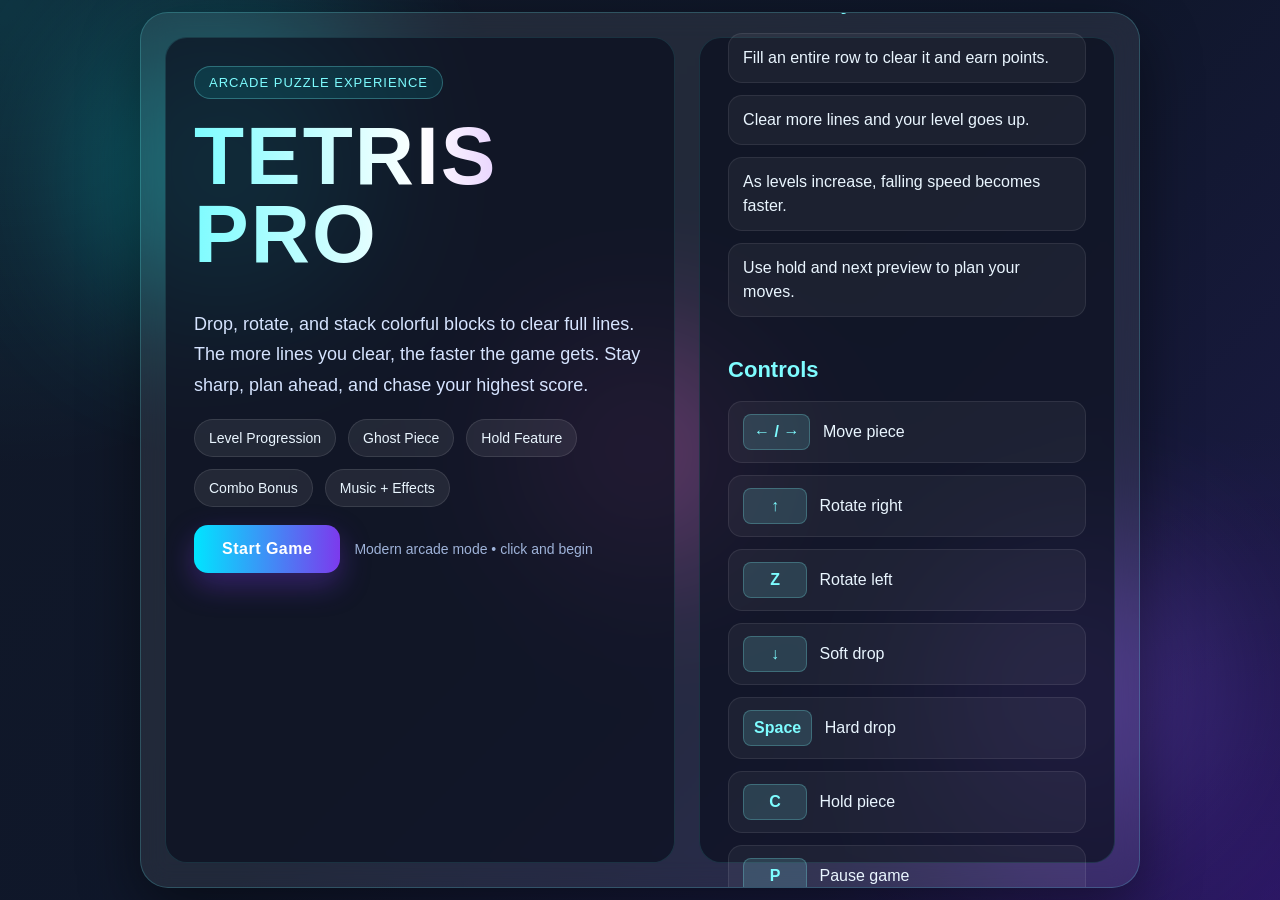
==== tetris.html @ 1f44c87b "Add files via upload" ====
<!DOCTYPE html>
<html lang="en">
<head>
    <meta charset="UTF-8">
    <title>Tetris - Pro Web Edition</title>
    <style>
        * {
            box-sizing: border-box;
        }

        body {
            background:
                radial-gradient(circle at top left, rgba(0, 255, 255, 0.12), transparent 30%),
                radial-gradient(circle at bottom right, rgba(128, 0, 255, 0.14), transparent 30%),
                linear-gradient(135deg, #111827, #0f172a, #1e1b4b);
            display: flex;
            flex-direction: column;
            align-items: center;
            justify-content: center;
            min-height: 100vh;
            margin: 0;
            padding: 12px;
            font-family: 'Segoe UI', sans-serif;
            color: #fff;
            overflow: hidden;
            position: relative;
        }

        .bg-glow {
            position: absolute;
            border-radius: 50%;
            filter: blur(80px);
            opacity: 0.35;
            pointer-events: none;
            animation: floatGlow 10s ease-in-out infinite;
        }

        .glow1 {
            width: 260px;
            height: 260px;
            background: #00ffff;
            top: 5%;
            left: 8%;
        }

        .glow2 {
            width: 280px;
            height: 280px;
            background: #8b5cf6;
            bottom: 8%;
            right: 6%;
            animation-delay: 2s;
        }

        .glow3 {
            width: 220px;
            height: 220px;
            background: #ff4fd8;
            top: 50%;
            left: 50%;
            transform: translate(-50%, -50%);
            animation-delay: 4s;
        }

        @keyframes floatGlow {
            0%, 100% { transform: translate(0, 0) scale(1); }
            50% { transform: translate(20px, -20px) scale(1.08); }
        }

        #start-screen {
            width: min(1000px, 92vw);
            min-height: min(620px, calc(100vh - 24px));
            max-height: calc(100vh - 24px);
            display: flex;
            align-items: stretch;
            justify-content: center;
            gap: 24px;
            padding: 24px;
            border-radius: 28px;
            background: rgba(255, 255, 255, 0.08);
            border: 1px solid rgba(100, 255, 255, 0.20);
            box-shadow: 0 20px 60px rgba(0, 0, 0, 0.45);
            backdrop-filter: blur(14px);
            position: relative;
            z-index: 2;
            overflow: auto;
            animation: fadeInUp 0.8s ease;
        }

        .start-left,
        .start-right {
            background: rgba(10, 15, 30, 0.70);
            border: 1px solid rgba(100, 255, 255, 0.12);
            border-radius: 22px;
            padding: 28px;
        }

        .start-left {
    flex: 1.2;
    display: flex;
    flex-direction: column;
    justify-content: flex-start; /* 🔥 this fixes everything */
}

        .start-right {
            flex: 0.95;
            display: flex;
            flex-direction: column;
            justify-content: center;
        }

        .game-badge {
            display: inline-block;
            align-self: flex-start;
            padding: 8px 14px;
            border-radius: 999px;
            background: rgba(0, 255, 255, 0.10);
            color: #7efcff;
            border: 1px solid rgba(126, 252, 255, 0.28);
            font-size: 13px;
            letter-spacing: 1px;
            text-transform: uppercase;
            margin-bottom: 18px;
        }

        .start-title {
            font-size: clamp(44px, 7vw, 82px);
            line-height: 0.95;
            margin: 0 0 18px 0;
            font-weight: 900;
            letter-spacing: 2px;
            background: linear-gradient(90deg, #7efcff, #ffffff, #c084fc);
            -webkit-background-clip: text;
            -webkit-text-fill-color: transparent;
        }

        .start-subtitle {
    font-size: 18px;
    line-height: 1.7;
    color: #d6e4ff;
    max-width: 500px;
}

        .feature-row {
            display: flex;
            flex-wrap: wrap;
            gap: 12px;
            margin-bottom: 28px;
        }

        .feature-pill {
            padding: 10px 14px;
            border-radius: 999px;
            background: rgba(255,255,255,0.08);
            border: 1px solid rgba(255,255,255,0.10);
            color: #eaf6ff;
            font-size: 14px;
        }

        .start-actions {
    display: flex;
    align-items: center;
    gap: 14px;
    flex-wrap: wrap;

    transform: translateY(-10px);
}
        #start-game-btn {
            padding: 15px 28px;
            border: none;
            border-radius: 14px;
            background: linear-gradient(90deg, #00e5ff, #7c3aed);
            color: white;
            font-size: 16px;
            font-weight: 700;
            letter-spacing: 0.5px;
            cursor: pointer;
            box-shadow: 0 12px 30px rgba(124, 58, 237, 0.35);
            transition: transform 0.25s ease, box-shadow 0.25s ease;
        }

        #start-game-btn:hover {
            transform: translateY(-3px) scale(1.03);
            box-shadow: 0 18px 38px rgba(124, 58, 237, 0.45);
        }

        .hint {
            color: #9fb3d9;
            font-size: 14px;
        }

        .panel-title {
            font-size: 22px;
            margin-bottom: 18px;
            color: #7efcff;
            font-weight: 700;
        }

        .rule-list,
        .control-list {
            display: grid;
            gap: 12px;
            margin-bottom: 22px;
        }

        .rule-item,
        .control-item {
            background: rgba(255,255,255,0.05);
            border: 1px solid rgba(255,255,255,0.08);
            border-radius: 14px;
            padding: 12px 14px;
            color: #eaf6ff;
            line-height: 1.5;
        }

        .key {
            display: inline-block;
            min-width: 64px;
            padding: 5px 10px;
            margin-right: 8px;
            border-radius: 8px;
            background: rgba(126, 252, 255, 0.14);
            border: 1px solid rgba(126, 252, 255, 0.24);
            color: #7efcff;
            font-weight: 700;
            text-align: center;
        }

        #game-wrapper {
            position: relative;
            box-shadow: 0 0 50px rgba(0,0,0,0.8);
            border: 2px solid #444;
            display: none;
            z-index: 2;
            width: min(600px, 96vw, calc((100vh - 24px) * 0.8571428571));
            max-height: calc(100vh - 24px);
        }

        canvas {
            display: block;
            background: #000;
            width: 100%;
            height: auto;
            max-height: calc(100vh - 24px);
        }

        .ui-layer {
            position: absolute;
            top: 10px;
            right: 10px;
            display: flex;
            flex-direction: column;
            gap: 10px;
            z-index: 20;
        }

        button {
            padding: 8px 12px;
            background: #1e1e1e;
            border: 1px solid #64ffff;
            color: white;
            cursor: pointer;
            border-radius: 4px;
            font-size: 12px;
            transition: all 0.2s;
        }

        button:hover {
            background: #64ffff;
            color: #000;
        }

        #level-up-notify {
            position: absolute;
            top: 45%;
            left: 50%;
            transform: translate(-50%, -50%);
            font-size: 50px;
            font-weight: bold;
            color: #64ffff;
            text-shadow: 0 0 20px #64ffff;
            pointer-events: none;
            opacity: 0;
            z-index: 30;
        }

        .animate-level {
            animation: pulseFade 1.5s forwards;
        }

        .hidden {
            display: none !important;
        }

        @keyframes pulseFade {
            0% { opacity: 0; transform: translate(-50%, -50%) scale(0.5); }
            20% { opacity: 1; transform: translate(-50%, -50%) scale(1.2); }
            80% { opacity: 1; }
            100% { opacity: 0; transform: translate(-50%, -200%) scale(1); }
        }

        @keyframes fadeInUp {
            from {
                opacity: 0;
                transform: translateY(22px);
            }
            to {
                opacity: 1;
                transform: translateY(0);
            }
        }

        @media (max-width: 850px) {
            body {
                justify-content: flex-start;
            }

            #start-screen {
                flex-direction: column;
                min-height: auto;
                max-height: none;
                padding: 18px;
                gap: 18px;
            }

            .start-left,
            .start-right {
                padding: 20px;
            }

            .start-title {
                font-size: 52px;
            }
        }

        @media (max-width: 640px) {
            body {
                padding: 8px;
            }

            #start-screen {
                width: 100%;
                padding: 14px;
                border-radius: 20px;
            }

            .start-left,
            .start-right {
                padding: 16px;
                border-radius: 16px;
            }

            .start-title {
                font-size: 42px;
            }

            .start-subtitle {
                font-size: 16px;
                line-height: 1.5;
            }

            .feature-row,
            .start-actions {
                gap: 10px;
            }

            .ui-layer {
                top: 8px;
                right: 8px;
            }

            button {
                padding: 7px 10px;
                font-size: 11px;
            }
        }
    </style>
</head>
<body>

    <div class="bg-glow glow1"></div>
    <div class="bg-glow glow2"></div>
    <div class="bg-glow glow3"></div>

    <section id="start-screen">
        <div class="start-left">
            <div class="game-badge">Arcade Puzzle Experience</div>
            <h1 class="start-title">TETRIS<br>PRO</h1>
            <p class="start-subtitle">
                Drop, rotate, and stack colorful blocks to clear full lines. 
                The more lines you clear, the faster the game gets. Stay sharp, 
                plan ahead, and chase your highest score.
            </p>

            <div class="feature-row">
                <span class="feature-pill">Level Progression</span>
                <span class="feature-pill">Ghost Piece</span>
                <span class="feature-pill">Hold Feature</span>
                <span class="feature-pill">Combo Bonus</span>
                <span class="feature-pill">Music + Effects</span>
            </div>

            <div class="start-actions">
                <button id="start-game-btn">Start Game</button>
                <span class="hint">Modern arcade mode • click and begin</span>
            </div>
        </div>

        <div class="start-right">
            <h2 class="panel-title">How to Play</h2>
            <div class="rule-list">
                <div class="rule-item">Fill an entire row to clear it and earn points.</div>
                <div class="rule-item">Clear more lines and your level goes up.</div>
                <div class="rule-item">As levels increase, falling speed becomes faster.</div>
                <div class="rule-item">Use hold and next preview to plan your moves.</div>
            </div>

            <h2 class="panel-title">Controls</h2>
            <div class="control-list">
                <div class="control-item"><span class="key">← / →</span> Move piece</div>
                <div class="control-item"><span class="key">↑</span> Rotate right</div>
                <div class="control-item"><span class="key">Z</span> Rotate left</div>
                <div class="control-item"><span class="key">↓</span> Soft drop</div>
                <div class="control-item"><span class="key">Space</span> Hard drop</div>
                <div class="control-item"><span class="key">C</span> Hold piece</div>
                <div class="control-item"><span class="key">P</span> Pause game</div>
            </div>
        </div>
    </section>

    <div id="game-wrapper">
        <div id="level-up-notify">LEVEL UP!</div>
        <div class="ui-layer">
            <button id="pause-btn">PAUSE [P]</button>
            <button id="music-btn">MUSIC: 40%</button>
        </div>
        <canvas id="tetrisCanvas" width="600" height="700"></canvas>
    </div>

<script>
const sounds = {
    clear: new Audio('assets/sounds/clear1.wav'),
    click: new Audio('assets/sounds/click.wav'),
    gameover: new Audio('assets/sounds/gameover.wav'),
    landing: new Audio('assets/sounds/landing.wav'),
    levelup: new Audio('assets/sounds/levelup.wav'),
    move: new Audio('assets/sounds/move.wav'),
    rotate: new Audio('assets/sounds/rotatepiece.wav'),
    music: new Audio('assets/sounds/music.mp3')
};

sounds.music.loop = true;
let volIdx = 2;
const volLevels = [0, 0.1, 0.2, 0.3, 0.4, 0.5];

function playSound(name) {
    if (sounds[name]) {
        sounds[name].currentTime = 0;
        sounds[name].volume = (name === 'music') ? volLevels[volIdx] : 0.5;
        sounds[name].play().catch(() => {});
    }
}

const BLOCK_SIZE = 30;
const PLAY_WIDTH = 300;
const PLAY_HEIGHT = 600;
const X_OFFSET = 200;
const Y_OFFSET = 70;

const COLORS = {
    'I': '#00ffff',
    'O': '#ffff00',
    'T': '#b266ff',
    'S': '#39ff88',
    'Z': '#ff5a5a',
    'J': '#4d79ff',
    'L': '#ffb347',
    'GRID': 'rgba(140, 255, 255, 0.32)',
    'PANEL': '#1e1e1e',
    'GHOST': 'rgba(255, 255, 255, 0.35)'
};

let canvas = document.getElementById('tetrisCanvas');
let ctx = canvas.getContext('2d');
let board = Array.from({ length: 20 }, () => Array(10).fill(0));

const SHAPES = {
    'I': [[1, 1, 1, 1]], 'O': [[1, 1], [1, 1]], 'T': [[0, 1, 0], [1, 1, 1]],
    'S': [[0, 1, 1], [1, 1, 0]], 'Z': [[1, 1, 0], [0, 1, 1]],
    'J': [[1, 0, 0], [1, 1, 1]], 'L': [[0, 0, 1], [1, 1, 1]]
};

let currType, currShape, nextType, nextShape, heldType = null;
let pieceX = 4, pieceY = 0;
let score = 0, level = 1, totalLines = 0, combo = 0;
let highScore = localStorage.getItem('tetrisHS') || 0;
let gameState = "START";
let canHold = true;
let hardDropped = false;

let lastTime = 0;
let dropCounter = 0;
let dropInterval = 600;

function rotate(matrix, dir = 1) {
    let newMatrix = matrix[0].map((_, i) => matrix.map(row => row[i]));
    return dir > 0 ? newMatrix.map(row => row.reverse()) : newMatrix.reverse();
}

function collide(shape, x, y) {
    for (let r = 0; r < shape.length; r++) {
        for (let c = 0; c < shape[r].length; c++) {
            if (shape[r][c] !== 0) {
                let bx = x + c, by = y + r;
                if (bx < 0 || bx >= 10 || by >= 20 || (by >= 0 && board[by][bx] !== 0)) return true;
            }
        }
    }
    return false;
}

function resetPiece() {
    currType = nextType || Object.keys(SHAPES)[Math.floor(Math.random() * 7)];
    currShape = SHAPES[currType];
    nextType = Object.keys(SHAPES)[Math.floor(Math.random() * 7)];
    nextShape = SHAPES[nextType];
    pieceX = 4;
    pieceY = 0;
    canHold = true;
    hardDropped = false;

    if (collide(currShape, pieceX, pieceY)) {
        gameState = "GAME_OVER";
        sounds.music.pause();
        playSound('gameover');
    }
}

function clearLines() {
    let linesCleared = 0;
    outer: for (let r = 19; r >= 0; r--) {
        for (let c = 0; c < 10; c++) {
            if (board[r][c] === 0) continue outer;
        }
        board.splice(r, 1);
        board.unshift(Array(10).fill(0));
        linesCleared++;
        r++;
    }
    
    if (linesCleared > 0) {
        playSound('clear');
        combo++;
        let base = {1: 1, 2: 3, 3: 6, 4: 12}[linesCleared] || linesCleared * 3;
        let bonus = hardDropped ? 2 : 1;
        score += (base * bonus) + (combo * 10);
        totalLines += linesCleared;

        let newLevel = Math.floor(totalLines / 10) + 1;
        
        if (newLevel > level) {
            level = newLevel;
            playSound('levelup');
            triggerLevelUpUI();
        }
        
        dropInterval = Math.max(100, 600 - (level - 1) * 50);

        if (score > highScore) {
            highScore = score;
            localStorage.setItem('tetrisHS', highScore);
        }
    } else {
        combo = 0;
    }
}

function triggerLevelUpUI() {
    const el = document.getElementById('level-up-notify');
    el.classList.remove('animate-level');
    void el.offsetWidth;
    el.classList.add('animate-level');
}

function drop() {
    pieceY++;
    if (collide(currShape, pieceX, pieceY)) {
        pieceY--;
        merge();
        clearLines();
        resetPiece();
        playSound('landing');
    }
    dropCounter = 0;
}

function merge() {
    currShape.forEach((row, r) => {
        row.forEach((value, c) => {
            if (value !== 0) board[pieceY + r][pieceX + c] = COLORS[currType];
        });
    });
}

function draw() {
    ctx.clearRect(0, 0, 600, 700);
    
    let grad = ctx.createLinearGradient(0, 0, 0, 700);
    grad.addColorStop(0, "#171727");
    grad.addColorStop(1, "#20203a");
    ctx.fillStyle = grad;
    ctx.fillRect(0, 0, 600, 700);

    ctx.font = "bold 60px Arial";
    ctx.fillStyle = "white";
    ctx.textAlign = "center";
    ctx.fillText("TETRIS", 300, 50 + Math.sin(Date.now()/500)*5);

    ctx.fillStyle = COLORS.PANEL;
    ctx.fillRect(20, 70, 160, 600);
    ctx.strokeStyle = "#7efcff";
    ctx.lineWidth = 2;
    ctx.strokeRect(20, 70, 160, 600);

    let boardGrad = ctx.createLinearGradient(0, Y_OFFSET, 0, Y_OFFSET + PLAY_HEIGHT);
    boardGrad.addColorStop(0, "#101522");
    boardGrad.addColorStop(1, "#151b2d");
    ctx.fillStyle = boardGrad;
    ctx.fillRect(X_OFFSET, Y_OFFSET, PLAY_WIDTH, PLAY_HEIGHT);

    board.forEach((row, r) => {
        row.forEach((val, c) => {
            if (val !== 0) drawBlock(c, r, val, X_OFFSET, Y_OFFSET);
        });
    });

    if (gameState === "PLAYING" || gameState === "PAUSED") {
        let ghostY = pieceY;
        while (!collide(currShape, pieceX, ghostY + 1)) ghostY++;
        drawPiece(currShape, pieceX, ghostY, X_OFFSET, Y_OFFSET, true);
        drawPiece(currShape, pieceX, pieceY, X_OFFSET, Y_OFFSET);
    }

    drawGrid();
    drawSidePanel();

    if (gameState === "PAUSED") drawOverlay("PAUSED", "Press P to Resume");
    if (gameState === "GAME_OVER") drawOverlay("GAME OVER", "Score: " + score);

    requestAnimationFrame(update);
}

function drawBlock(x, y, color, offX, offY, isGhost = false) {
    const px = offX + x * BLOCK_SIZE;
    const py = offY + y * BLOCK_SIZE;

    if (isGhost) {
        ctx.fillStyle = COLORS.GHOST;
        ctx.fillRect(px + 2, py + 2, BLOCK_SIZE - 4, BLOCK_SIZE - 4);
        ctx.strokeStyle = "rgba(255,255,255,0.65)";
        ctx.lineWidth = 2;
        ctx.strokeRect(px + 2, py + 2, BLOCK_SIZE - 4, BLOCK_SIZE - 4);
        return;
    }

    ctx.fillStyle = color;
    ctx.fillRect(px, py, BLOCK_SIZE, BLOCK_SIZE);

    let shine = ctx.createLinearGradient(px, py, px, py + BLOCK_SIZE);
    shine.addColorStop(0, "rgba(255,255,255,0.30)");
    shine.addColorStop(1, "rgba(0,0,0,0.18)");
    ctx.fillStyle = shine;
    ctx.fillRect(px, py, BLOCK_SIZE, BLOCK_SIZE);

    ctx.strokeStyle = "rgba(255,255,255,0.20)";
    ctx.lineWidth = 1;
    ctx.strokeRect(px + 1, py + 1, BLOCK_SIZE - 2, BLOCK_SIZE - 2);

    ctx.strokeStyle = "rgba(0,0,0,0.45)";
    ctx.strokeRect(px, py, BLOCK_SIZE, BLOCK_SIZE);
}

function drawPiece(shape, x, y, offX, offY, isGhost = false) {
    shape.forEach((row, r) => {
        row.forEach((val, c) => {
            if (val !== 0) drawBlock(x + c, y + r, COLORS[currType], offX, offY, isGhost);
        });
    });
}

function drawGrid() {
    ctx.strokeStyle = COLORS.GRID;
    ctx.lineWidth = 1;

    for (let i = 0; i <= PLAY_WIDTH; i += BLOCK_SIZE) {
        ctx.beginPath();
        ctx.moveTo(X_OFFSET + i, Y_OFFSET);
        ctx.lineTo(X_OFFSET + i, Y_OFFSET + PLAY_HEIGHT);
        ctx.stroke();
    }

    for (let i = 0; i <= PLAY_HEIGHT; i += BLOCK_SIZE) {
        ctx.beginPath();
        ctx.moveTo(X_OFFSET, Y_OFFSET + i);
        ctx.lineTo(X_OFFSET + PLAY_WIDTH, Y_OFFSET + i);
        ctx.stroke();
    }

    ctx.strokeStyle = "rgba(126, 252, 255, 0.55)";
    ctx.lineWidth = 2;
    ctx.strokeRect(X_OFFSET, Y_OFFSET, PLAY_WIDTH, PLAY_HEIGHT);
}

function drawSidePanel() {
    ctx.textAlign = "center";
    ctx.fillStyle = "white";
    ctx.font = "18px Arial";
    ctx.fillText("HOLD", 100, 100);
    if (heldType) drawPiece(SHAPES[heldType], -5.5, 1.5, X_OFFSET, Y_OFFSET);
    ctx.fillText("NEXT", 100, 220);
    if (nextShape) drawPiece(nextShape, -5.5, 5.5, X_OFFSET, Y_OFFSET);

    let stats = [["SCORE", score], ["BEST", highScore], ["LEVEL", level], ["COMBO", `x${combo}`]];
    stats.forEach((s, i) => {
        ctx.fillStyle = "white";
        ctx.fillText(s[0], 100, 400 + i * 60);
        ctx.fillStyle = "#7efcff";
        ctx.fillText(s[1], 100, 425 + i * 60);
    });
}

function drawOverlay(title, subtitle) {
    ctx.fillStyle = "rgba(0,0,0,0.75)";
    ctx.fillRect(0, 0, 600, 700);
    ctx.fillStyle = "white";
    ctx.font = "bold 45px Arial";
    ctx.fillText(title, 300, 340);
    ctx.font = "20px Arial";
    ctx.fillText(subtitle, 300, 380);
}

function update(time = 0) {
    const dt = time - lastTime;
    lastTime = time;
    if (gameState === "PLAYING") {
        dropCounter += dt;
        if (dropCounter > dropInterval) drop();
    }
    draw();
}

window.addEventListener('keydown', e => {
    const k = e.key.toLowerCase();
    if (k === 'p') togglePause();
    if (gameState !== "PLAYING") return;

    if (k === 'arrowleft') {
        pieceX--;
        if (collide(currShape, pieceX, pieceY)) pieceX++;
        else playSound('move');
    }
    if (k === 'arrowright') {
        pieceX++;
        if (collide(currShape, pieceX, pieceY)) pieceX--;
        else playSound('move');
    }
    if (k === 'arrowdown') drop();
    if (k === 'arrowup') {
        let rot = rotate(currShape, 1);
        if (!collide(rot, pieceX, pieceY)) {
            currShape = rot;
            playSound('rotate');
        }
    }
    if (k === 'z') {
        let rot = rotate(currShape, -1);
        if (!collide(rot, pieceX, pieceY)) {
            currShape = rot;
            playSound('rotate');
        }
    }
    if (k === ' ' || e.key === 'Spacebar') {
        while (!collide(currShape, pieceX, pieceY + 1)) pieceY++;
        hardDropped = true;
        drop();
    }
    if (k === 'c') {
        if (canHold) {
            playSound('click');
            if (heldType === null) {
                heldType = currType;
                resetPiece();
            } else {
                [currType, heldType] = [heldType, currType];
                currShape = SHAPES[currType];
                pieceX = 4;
                pieceY = 0;
            }
            canHold = false;
        }
    }
});

function startGameFromLanding() {
    document.getElementById('start-screen').classList.add('hidden');
    document.getElementById('game-wrapper').style.display = 'block';

    playSound('click');
    board = Array.from({ length: 20 }, () => Array(10).fill(0));
    score = 0;
    level = 1;
    totalLines = 0;
    combo = 0;
    heldType = null;
    nextType = null;
    nextShape = null;
    resetPiece();
    gameState = "PLAYING";
    sounds.music.play().catch(() => {});
}

document.getElementById('start-game-btn').addEventListener('click', startGameFromLanding);

canvas.addEventListener('mousedown', () => {
    if (gameState === "GAME_OVER") {
        playSound('click');
        board = Array.from({ length: 20 }, () => Array(10).fill(0));
        score = 0;
        level = 1;
        totalLines = 0;
        combo = 0;
        resetPiece();
        gameState = "PLAYING";
        sounds.music.play().catch(() => {});
    }
});

function togglePause() {
    if (gameState === "PLAYING") {
        gameState = "PAUSED";
        sounds.music.pause();
    }
    else if (gameState === "PAUSED") {
        gameState = "PLAYING";
        sounds.music.play().catch(() => {});
    }
}

document.getElementById('pause-btn').onclick = togglePause;
document.getElementById('music-btn').onclick = () => {
    volIdx = (volIdx + 1) % volLevels.length;
    sounds.music.volume = volLevels[volIdx];
    document.getElementById('music-btn').innerText = `MUSIC: ${Math.round(volLevels[volIdx]*100)}%`;
};

resetPiece();
update();
</script>
</body>
</html>
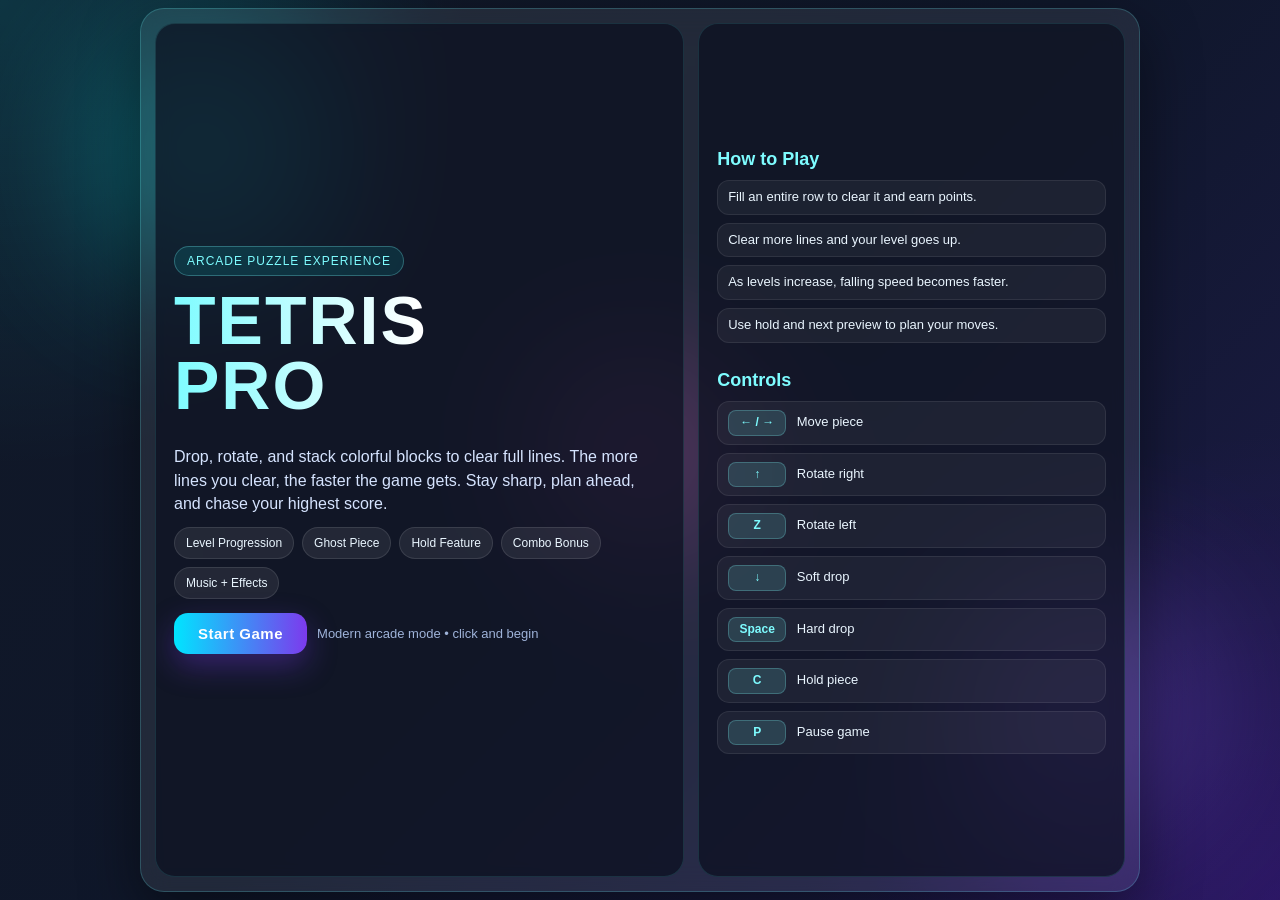
==== commit ccded74a: "Added three games" ====
--- a/tetris.html
+++ b/tetris.html
@@ -6,6 +6,13 @@
     <style>
         * {
             box-sizing: border-box;
+        }
+
+        html,
+        body {
+            width: 100%;
+            height: 100%;
+            overflow: hidden;
         }
 
         body {
@@ -17,12 +24,10 @@
             flex-direction: column;
             align-items: center;
             justify-content: center;
-            min-height: 100vh;
             margin: 0;
-            padding: 12px;
+            padding: 8px;
             font-family: 'Segoe UI', sans-serif;
             color: #fff;
-            overflow: hidden;
             position: relative;
         }
 
@@ -36,16 +41,16 @@
         }
 
         .glow1 {
-            width: 260px;
-            height: 260px;
+            width: 220px;
+            height: 220px;
             background: #00ffff;
             top: 5%;
             left: 8%;
         }
 
         .glow2 {
-            width: 280px;
-            height: 280px;
+            width: 240px;
+            height: 240px;
             background: #8b5cf6;
             bottom: 8%;
             right: 6%;
@@ -53,8 +58,8 @@
         }
 
         .glow3 {
-            width: 220px;
-            height: 220px;
+            width: 180px;
+            height: 180px;
             background: #ff4fd8;
             top: 50%;
             left: 50%;
@@ -63,27 +68,32 @@
         }
 
         @keyframes floatGlow {
-            0%, 100% { transform: translate(0, 0) scale(1); }
-            50% { transform: translate(20px, -20px) scale(1.08); }
+            0%, 100% {
+                transform: translate(0, 0) scale(1);
+            }
+
+            50% {
+                transform: translate(18px, -18px) scale(1.06);
+            }
         }
 
         #start-screen {
-            width: min(1000px, 92vw);
-            min-height: min(620px, calc(100vh - 24px));
-            max-height: calc(100vh - 24px);
+            width: min(1000px, calc(100vw - 16px));
+            height: calc(100vh - 16px);
+            max-height: calc(100vh - 16px);
             display: flex;
             align-items: stretch;
             justify-content: center;
-            gap: 24px;
-            padding: 24px;
-            border-radius: 28px;
+            gap: 14px;
+            padding: 14px;
+            border-radius: 24px;
             background: rgba(255, 255, 255, 0.08);
             border: 1px solid rgba(100, 255, 255, 0.20);
             box-shadow: 0 20px 60px rgba(0, 0, 0, 0.45);
             backdrop-filter: blur(14px);
             position: relative;
             z-index: 2;
-            overflow: auto;
+            overflow: hidden;
             animation: fadeInUp 0.8s ease;
         }
 
@@ -91,16 +101,17 @@
         .start-right {
             background: rgba(10, 15, 30, 0.70);
             border: 1px solid rgba(100, 255, 255, 0.12);
-            border-radius: 22px;
-            padding: 28px;
+            border-radius: 20px;
+            padding: 18px;
+            overflow: hidden;
         }
 
         .start-left {
-    flex: 1.2;
-    display: flex;
-    flex-direction: column;
-    justify-content: flex-start; /* 🔥 this fixes everything */
-}
+            flex: 1.2;
+            display: flex;
+            flex-direction: column;
+            justify-content: center;
+        }
 
         .start-right {
             flex: 0.95;
@@ -112,21 +123,21 @@
         .game-badge {
             display: inline-block;
             align-self: flex-start;
-            padding: 8px 14px;
+            padding: 7px 12px;
             border-radius: 999px;
             background: rgba(0, 255, 255, 0.10);
             color: #7efcff;
             border: 1px solid rgba(126, 252, 255, 0.28);
-            font-size: 13px;
+            font-size: 12px;
             letter-spacing: 1px;
             text-transform: uppercase;
-            margin-bottom: 18px;
+            margin-bottom: 12px;
         }
 
         .start-title {
-            font-size: clamp(44px, 7vw, 82px);
+            font-size: clamp(36px, 6vw, 68px);
             line-height: 0.95;
-            margin: 0 0 18px 0;
+            margin: 0 0 12px 0;
             font-weight: 900;
             letter-spacing: 2px;
             background: linear-gradient(90deg, #7efcff, #ffffff, #c084fc);
@@ -135,43 +146,43 @@
         }
 
         .start-subtitle {
-    font-size: 18px;
-    line-height: 1.7;
-    color: #d6e4ff;
-    max-width: 500px;
-}
+            font-size: clamp(13px, 1.8vw, 16px);
+            line-height: 1.45;
+            color: #d6e4ff;
+            max-width: 500px;
+            margin-bottom: 12px;
+        }
 
         .feature-row {
             display: flex;
             flex-wrap: wrap;
-            gap: 12px;
-            margin-bottom: 28px;
+            gap: 8px;
+            margin-bottom: 14px;
         }
 
         .feature-pill {
-            padding: 10px 14px;
+            padding: 8px 11px;
             border-radius: 999px;
             background: rgba(255,255,255,0.08);
             border: 1px solid rgba(255,255,255,0.10);
             color: #eaf6ff;
-            font-size: 14px;
+            font-size: 12px;
         }
 
         .start-actions {
-    display: flex;
-    align-items: center;
-    gap: 14px;
-    flex-wrap: wrap;
-
-    transform: translateY(-10px);
-}
+            display: flex;
+            align-items: center;
+            gap: 10px;
+            flex-wrap: wrap;
+        }
+
         #start-game-btn {
-            padding: 15px 28px;
+            padding: 12px 24px;
             border: none;
             border-radius: 14px;
             background: linear-gradient(90deg, #00e5ff, #7c3aed);
             color: white;
-            font-size: 16px;
+            font-size: 15px;
             font-weight: 700;
             letter-spacing: 0.5px;
             cursor: pointer;
@@ -186,12 +197,12 @@
 
         .hint {
             color: #9fb3d9;
-            font-size: 14px;
+            font-size: 13px;
         }
 
         .panel-title {
-            font-size: 22px;
-            margin-bottom: 18px;
+            font-size: 18px;
+            margin-bottom: 10px;
             color: #7efcff;
             font-weight: 700;
         }
@@ -199,31 +210,33 @@
         .rule-list,
         .control-list {
             display: grid;
-            gap: 12px;
-            margin-bottom: 22px;
+            gap: 8px;
+            margin-bottom: 12px;
         }
 
         .rule-item,
         .control-item {
             background: rgba(255,255,255,0.05);
             border: 1px solid rgba(255,255,255,0.08);
-            border-radius: 14px;
-            padding: 12px 14px;
+            border-radius: 12px;
+            padding: 8px 10px;
             color: #eaf6ff;
-            line-height: 1.5;
+            line-height: 1.3;
+            font-size: 13px;
         }
 
         .key {
             display: inline-block;
-            min-width: 64px;
-            padding: 5px 10px;
-            margin-right: 8px;
+            min-width: 58px;
+            padding: 4px 8px;
+            margin-right: 7px;
             border-radius: 8px;
             background: rgba(126, 252, 255, 0.14);
             border: 1px solid rgba(126, 252, 255, 0.24);
             color: #7efcff;
             font-weight: 700;
             text-align: center;
+            font-size: 12px;
         }
 
         #game-wrapper {
@@ -232,36 +245,38 @@
             border: 2px solid #444;
             display: none;
             z-index: 2;
-            width: min(600px, 96vw, calc((100vh - 24px) * 0.8571428571));
-            max-height: calc(100vh - 24px);
+            width: min(600px, calc(100vw - 16px), calc((100vh - 16px) * 0.8571428571));
+            height: min(700px, calc(100vh - 16px), calc((100vw - 16px) * 1.1666666667));
+            aspect-ratio: 6 / 7;
+            overflow: hidden;
+            background: #000;
         }
 
         canvas {
             display: block;
             background: #000;
             width: 100%;
-            height: auto;
-            max-height: calc(100vh - 24px);
+            height: 100%;
         }
 
         .ui-layer {
             position: absolute;
-            top: 10px;
-            right: 10px;
+            top: 8px;
+            right: 8px;
             display: flex;
             flex-direction: column;
-            gap: 10px;
+            gap: 8px;
             z-index: 20;
         }
 
         button {
-            padding: 8px 12px;
+            padding: 7px 10px;
             background: #1e1e1e;
             border: 1px solid #64ffff;
             color: white;
             cursor: pointer;
             border-radius: 4px;
-            font-size: 12px;
+            font-size: 11px;
             transition: all 0.2s;
         }
 
@@ -275,7 +290,7 @@
             top: 45%;
             left: 50%;
             transform: translate(-50%, -50%);
-            font-size: 50px;
+            font-size: 42px;
             font-weight: bold;
             color: #64ffff;
             text-shadow: 0 0 20px #64ffff;
@@ -293,10 +308,24 @@
         }
 
         @keyframes pulseFade {
-            0% { opacity: 0; transform: translate(-50%, -50%) scale(0.5); }
-            20% { opacity: 1; transform: translate(-50%, -50%) scale(1.2); }
-            80% { opacity: 1; }
-            100% { opacity: 0; transform: translate(-50%, -200%) scale(1); }
+            0% {
+                opacity: 0;
+                transform: translate(-50%, -50%) scale(0.5);
+            }
+
+            20% {
+                opacity: 1;
+                transform: translate(-50%, -50%) scale(1.2);
+            }
+
+            80% {
+                opacity: 1;
+            }
+
+            100% {
+                opacity: 0;
+                transform: translate(-50%, -200%) scale(1);
+            }
         }
 
         @keyframes fadeInUp {
@@ -304,6 +333,7 @@
                 opacity: 0;
                 transform: translateY(22px);
             }
+
             to {
                 opacity: 1;
                 transform: translateY(0);
@@ -311,67 +341,111 @@
         }
 
         @media (max-width: 850px) {
-            body {
-                justify-content: flex-start;
-            }
-
             #start-screen {
                 flex-direction: column;
-                min-height: auto;
-                max-height: none;
-                padding: 18px;
-                gap: 18px;
+                gap: 10px;
+                padding: 10px;
             }
 
             .start-left,
             .start-right {
-                padding: 20px;
+                padding: 12px;
             }
 
             .start-title {
-                font-size: 52px;
+                font-size: 40px;
+            }
+
+            .start-subtitle {
+                line-height: 1.3;
+            }
+
+            .feature-row {
+                gap: 6px;
+                margin-bottom: 10px;
+            }
+
+            .feature-pill {
+                font-size: 11px;
+                padding: 6px 9px;
+            }
+
+            .rule-list,
+            .control-list {
+                gap: 6px;
+                margin-bottom: 8px;
+            }
+
+            .rule-item,
+            .control-item {
+                padding: 7px 9px;
+                font-size: 12px;
             }
         }
 
         @media (max-width: 640px) {
             body {
-                padding: 8px;
+                padding: 6px;
             }
 
             #start-screen {
-                width: 100%;
-                padding: 14px;
-                border-radius: 20px;
+                width: calc(100vw - 12px);
+                height: calc(100vh - 12px);
+                max-height: calc(100vh - 12px);
+                border-radius: 18px;
             }
 
             .start-left,
             .start-right {
-                padding: 16px;
-                border-radius: 16px;
+                padding: 10px;
+                border-radius: 14px;
+            }
+
+            .game-badge {
+                font-size: 10px;
+                margin-bottom: 8px;
             }
 
             .start-title {
-                font-size: 42px;
+                font-size: 34px;
+                margin-bottom: 8px;
             }
 
             .start-subtitle {
-                font-size: 16px;
-                line-height: 1.5;
-            }
-
-            .feature-row,
-            .start-actions {
-                gap: 10px;
+                font-size: 12px;
+                line-height: 1.25;
+                margin-bottom: 8px;
+            }
+
+            .panel-title {
+                font-size: 15px;
+                margin-bottom: 6px;
+            }
+
+            .rule-item,
+            .control-item {
+                font-size: 11px;
+                padding: 6px 8px;
+            }
+
+            .key {
+                min-width: 50px;
+                font-size: 10px;
+                padding: 3px 6px;
+            }
+
+            .hint {
+                font-size: 11px;
             }
 
             .ui-layer {
-                top: 8px;
-                right: 8px;
+                top: 6px;
+                right: 6px;
             }
 
             button {
-                padding: 7px 10px;
-                font-size: 11px;
+                padding: 6px 8px;
+                font-size: 10px;
             }
         }
     </style>
@@ -385,11 +459,13 @@
     <section id="start-screen">
         <div class="start-left">
             <div class="game-badge">Arcade Puzzle Experience</div>
+
             <h1 class="start-title">TETRIS<br>PRO</h1>
+
             <p class="start-subtitle">
-                Drop, rotate, and stack colorful blocks to clear full lines. 
-                The more lines you clear, the faster the game gets. Stay sharp, 
-                plan ahead, and chase your highest score.
+                Drop, rotate, and stack colorful blocks to clear full lines.
+                The more lines you clear, the faster the game gets.
+                Stay sharp, plan ahead, and chase your highest score.
             </p>
 
             <div class="feature-row">
@@ -408,6 +484,7 @@
 
         <div class="start-right">
             <h2 class="panel-title">How to Play</h2>
+
             <div class="rule-list">
                 <div class="rule-item">Fill an entire row to clear it and earn points.</div>
                 <div class="rule-item">Clear more lines and your level goes up.</div>
@@ -416,6 +493,7 @@
             </div>
 
             <h2 class="panel-title">Controls</h2>
+
             <div class="control-list">
                 <div class="control-item"><span class="key">← / →</span> Move piece</div>
                 <div class="control-item"><span class="key">↑</span> Rotate right</div>
@@ -430,10 +508,12 @@
 
     <div id="game-wrapper">
         <div id="level-up-notify">LEVEL UP!</div>
+
         <div class="ui-layer">
             <button id="pause-btn">PAUSE [P]</button>
             <button id="music-btn">MUSIC: 40%</button>
         </div>
+
         <canvas id="tetrisCanvas" width="600" height="700"></canvas>
     </div>
 
@@ -450,13 +530,14 @@
 };
 
 sounds.music.loop = true;
+
 let volIdx = 2;
 const volLevels = [0, 0.1, 0.2, 0.3, 0.4, 0.5];
 
 function playSound(name) {
     if (sounds[name]) {
         sounds[name].currentTime = 0;
-        sounds[name].volume = (name === 'music') ? volLevels[volIdx] : 0.5;
+        sounds[name].volume = name === 'music' ? volLevels[volIdx] : 0.5;
         sounds[name].play().catch(() => {});
     }
 }
@@ -468,32 +549,48 @@
 const Y_OFFSET = 70;
 
 const COLORS = {
-    'I': '#00ffff',
-    'O': '#ffff00',
-    'T': '#b266ff',
-    'S': '#39ff88',
-    'Z': '#ff5a5a',
-    'J': '#4d79ff',
-    'L': '#ffb347',
-    'GRID': 'rgba(140, 255, 255, 0.32)',
-    'PANEL': '#1e1e1e',
-    'GHOST': 'rgba(255, 255, 255, 0.35)'
+    I: '#00ffff',
+    O: '#ffff00',
+    T: '#b266ff',
+    S: '#39ff88',
+    Z: '#ff5a5a',
+    J: '#4d79ff',
+    L: '#ffb347',
+    GRID: 'rgba(140, 255, 255, 0.32)',
+    PANEL: '#1e1e1e',
+    GHOST: 'rgba(255, 255, 255, 0.35)'
 };
 
 let canvas = document.getElementById('tetrisCanvas');
 let ctx = canvas.getContext('2d');
+
 let board = Array.from({ length: 20 }, () => Array(10).fill(0));
 
 const SHAPES = {
-    'I': [[1, 1, 1, 1]], 'O': [[1, 1], [1, 1]], 'T': [[0, 1, 0], [1, 1, 1]],
-    'S': [[0, 1, 1], [1, 1, 0]], 'Z': [[1, 1, 0], [0, 1, 1]],
-    'J': [[1, 0, 0], [1, 1, 1]], 'L': [[0, 0, 1], [1, 1, 1]]
+    I: [[1, 1, 1, 1]],
+    O: [[1, 1], [1, 1]],
+    T: [[0, 1, 0], [1, 1, 1]],
+    S: [[0, 1, 1], [1, 1, 0]],
+    Z: [[1, 1, 0], [0, 1, 1]],
+    J: [[1, 0, 0], [1, 1, 1]],
+    L: [[0, 0, 1], [1, 1, 1]]
 };
 
-let currType, currShape, nextType, nextShape, heldType = null;
-let pieceX = 4, pieceY = 0;
-let score = 0, level = 1, totalLines = 0, combo = 0;
+let currType;
+let currShape;
+let nextType;
+let nextShape;
+let heldType = null;
+
+let pieceX = 4;
+let pieceY = 0;
+
+let score = 0;
+let level = 1;
+let totalLines = 0;
+let combo = 0;
 let highScore = localStorage.getItem('tetrisHS') || 0;
+
 let gameState = "START";
 let canHold = true;
 let hardDropped = false;
@@ -511,21 +608,34 @@
     for (let r = 0; r < shape.length; r++) {
         for (let c = 0; c < shape[r].length; c++) {
             if (shape[r][c] !== 0) {
-                let bx = x + c, by = y + r;
-                if (bx < 0 || bx >= 10 || by >= 20 || (by >= 0 && board[by][bx] !== 0)) return true;
-            }
-        }
-    }
+                let bx = x + c;
+                let by = y + r;
+
+                if (
+                    bx < 0 ||
+                    bx >= 10 ||
+                    by >= 20 ||
+                    (by >= 0 && board[by][bx] !== 0)
+                ) {
+                    return true;
+                }
+            }
+        }
+    }
+
     return false;
 }
 
 function resetPiece() {
     currType = nextType || Object.keys(SHAPES)[Math.floor(Math.random() * 7)];
     currShape = SHAPES[currType];
+
     nextType = Object.keys(SHAPES)[Math.floor(Math.random() * 7)];
     nextShape = SHAPES[nextType];
+
     pieceX = 4;
     pieceY = 0;
+
     canHold = true;
     hardDropped = false;
 
@@ -538,32 +648,46 @@
 
 function clearLines() {
     let linesCleared = 0;
-    outer: for (let r = 19; r >= 0; r--) {
+
+    outer:
+    for (let r = 19; r >= 0; r--) {
         for (let c = 0; c < 10; c++) {
-            if (board[r][c] === 0) continue outer;
-        }
+            if (board[r][c] === 0) {
+                continue outer;
+            }
+        }
+
         board.splice(r, 1);
         board.unshift(Array(10).fill(0));
         linesCleared++;
         r++;
     }
-    
+
     if (linesCleared > 0) {
         playSound('clear');
+
         combo++;
-        let base = {1: 1, 2: 3, 3: 6, 4: 12}[linesCleared] || linesCleared * 3;
+
+        let base = {
+            1: 1,
+            2: 3,
+            3: 6,
+            4: 12
+        }[linesCleared] || linesCleared * 3;
+
         let bonus = hardDropped ? 2 : 1;
+
         score += (base * bonus) + (combo * 10);
         totalLines += linesCleared;
 
         let newLevel = Math.floor(totalLines / 10) + 1;
-        
+
         if (newLevel > level) {
             level = newLevel;
             playSound('levelup');
             triggerLevelUpUI();
         }
-        
+
         dropInterval = Math.max(100, 600 - (level - 1) * 50);
 
         if (score > highScore) {
@@ -577,6 +701,7 @@
 
 function triggerLevelUpUI() {
     const el = document.getElementById('level-up-notify');
+
     el.classList.remove('animate-level');
     void el.offsetWidth;
     el.classList.add('animate-level');
@@ -584,6 +709,7 @@
 
 function drop() {
     pieceY++;
+
     if (collide(currShape, pieceX, pieceY)) {
         pieceY--;
         merge();
@@ -591,33 +717,38 @@
         resetPiece();
         playSound('landing');
     }
+
     dropCounter = 0;
 }
 
 function merge() {
     currShape.forEach((row, r) => {
         row.forEach((value, c) => {
-            if (value !== 0) board[pieceY + r][pieceX + c] = COLORS[currType];
+            if (value !== 0) {
+                board[pieceY + r][pieceX + c] = COLORS[currType];
+            }
         });
     });
 }
 
 function draw() {
     ctx.clearRect(0, 0, 600, 700);
-    
+
     let grad = ctx.createLinearGradient(0, 0, 0, 700);
     grad.addColorStop(0, "#171727");
     grad.addColorStop(1, "#20203a");
+
     ctx.fillStyle = grad;
     ctx.fillRect(0, 0, 600, 700);
 
     ctx.font = "bold 60px Arial";
     ctx.fillStyle = "white";
     ctx.textAlign = "center";
-    ctx.fillText("TETRIS", 300, 50 + Math.sin(Date.now()/500)*5);
+    ctx.fillText("TETRIS", 300, 50 + Math.sin(Date.now() / 500) * 5);
 
     ctx.fillStyle = COLORS.PANEL;
     ctx.fillRect(20, 70, 160, 600);
+
     ctx.strokeStyle = "#7efcff";
     ctx.lineWidth = 2;
     ctx.strokeRect(20, 70, 160, 600);
@@ -625,18 +756,25 @@
     let boardGrad = ctx.createLinearGradient(0, Y_OFFSET, 0, Y_OFFSET + PLAY_HEIGHT);
     boardGrad.addColorStop(0, "#101522");
     boardGrad.addColorStop(1, "#151b2d");
+
     ctx.fillStyle = boardGrad;
     ctx.fillRect(X_OFFSET, Y_OFFSET, PLAY_WIDTH, PLAY_HEIGHT);
 
     board.forEach((row, r) => {
         row.forEach((val, c) => {
-            if (val !== 0) drawBlock(c, r, val, X_OFFSET, Y_OFFSET);
+            if (val !== 0) {
+                drawBlock(c, r, val, X_OFFSET, Y_OFFSET);
+            }
         });
     });
 
     if (gameState === "PLAYING" || gameState === "PAUSED") {
         let ghostY = pieceY;
-        while (!collide(currShape, pieceX, ghostY + 1)) ghostY++;
+
+        while (!collide(currShape, pieceX, ghostY + 1)) {
+            ghostY++;
+        }
+
         drawPiece(currShape, pieceX, ghostY, X_OFFSET, Y_OFFSET, true);
         drawPiece(currShape, pieceX, pieceY, X_OFFSET, Y_OFFSET);
     }
@@ -644,10 +782,13 @@
     drawGrid();
     drawSidePanel();
 
-    if (gameState === "PAUSED") drawOverlay("PAUSED", "Press P to Resume");
-    if (gameState === "GAME_OVER") drawOverlay("GAME OVER", "Score: " + score);
-
-    requestAnimationFrame(update);
+    if (gameState === "PAUSED") {
+        drawOverlay("PAUSED", "Press P to Resume");
+    }
+
+    if (gameState === "GAME_OVER") {
+        drawOverlay("GAME OVER", "Score: " + score);
+    }
 }
 
 function drawBlock(x, y, color, offX, offY, isGhost = false) {
@@ -657,9 +798,11 @@
     if (isGhost) {
         ctx.fillStyle = COLORS.GHOST;
         ctx.fillRect(px + 2, py + 2, BLOCK_SIZE - 4, BLOCK_SIZE - 4);
+
         ctx.strokeStyle = "rgba(255,255,255,0.65)";
         ctx.lineWidth = 2;
         ctx.strokeRect(px + 2, py + 2, BLOCK_SIZE - 4, BLOCK_SIZE - 4);
+
         return;
     }
 
@@ -669,6 +812,7 @@
     let shine = ctx.createLinearGradient(px, py, px, py + BLOCK_SIZE);
     shine.addColorStop(0, "rgba(255,255,255,0.30)");
     shine.addColorStop(1, "rgba(0,0,0,0.18)");
+
     ctx.fillStyle = shine;
     ctx.fillRect(px, py, BLOCK_SIZE, BLOCK_SIZE);
 
@@ -683,7 +827,9 @@
 function drawPiece(shape, x, y, offX, offY, isGhost = false) {
     shape.forEach((row, r) => {
         row.forEach((val, c) => {
-            if (val !== 0) drawBlock(x + c, y + r, COLORS[currType], offX, offY, isGhost);
+            if (val !== 0) {
+                drawBlock(x + c, y + r, COLORS[currType], offX, offY, isGhost);
+            }
         });
     });
 }
@@ -715,15 +861,30 @@
     ctx.textAlign = "center";
     ctx.fillStyle = "white";
     ctx.font = "18px Arial";
+
     ctx.fillText("HOLD", 100, 100);
-    if (heldType) drawPiece(SHAPES[heldType], -5.5, 1.5, X_OFFSET, Y_OFFSET);
+
+    if (heldType) {
+        drawPiece(SHAPES[heldType], -5.5, 1.5, X_OFFSET, Y_OFFSET);
+    }
+
     ctx.fillText("NEXT", 100, 220);
-    if (nextShape) drawPiece(nextShape, -5.5, 5.5, X_OFFSET, Y_OFFSET);
-
-    let stats = [["SCORE", score], ["BEST", highScore], ["LEVEL", level], ["COMBO", `x${combo}`]];
+
+    if (nextShape) {
+        drawPiece(nextShape, -5.5, 5.5, X_OFFSET, Y_OFFSET);
+    }
+
+    let stats = [
+        ["SCORE", score],
+        ["BEST", highScore],
+        ["LEVEL", level],
+        ["COMBO", `x${combo}`]
+    ];
+
     stats.forEach((s, i) => {
         ctx.fillStyle = "white";
         ctx.fillText(s[0], 100, 400 + i * 60);
+
         ctx.fillStyle = "#7efcff";
         ctx.fillText(s[1], 100, 425 + i * 60);
     });
@@ -732,9 +893,12 @@
 function drawOverlay(title, subtitle) {
     ctx.fillStyle = "rgba(0,0,0,0.75)";
     ctx.fillRect(0, 0, 600, 700);
+
     ctx.fillStyle = "white";
     ctx.font = "bold 45px Arial";
+    ctx.textAlign = "center";
     ctx.fillText(title, 300, 340);
+
     ctx.font = "20px Arial";
     ctx.fillText(subtitle, 300, 380);
 }
@@ -742,51 +906,102 @@
 function update(time = 0) {
     const dt = time - lastTime;
     lastTime = time;
+
     if (gameState === "PLAYING") {
         dropCounter += dt;
-        if (dropCounter > dropInterval) drop();
-    }
+
+        if (dropCounter > dropInterval) {
+            drop();
+        }
+    }
+
     draw();
+
+    requestAnimationFrame(update);
 }
 
 window.addEventListener('keydown', e => {
     const k = e.key.toLowerCase();
-    if (k === 'p') togglePause();
-    if (gameState !== "PLAYING") return;
+
+    if (
+        [
+            'arrowleft',
+            'arrowright',
+            'arrowdown',
+            'arrowup',
+            ' ',
+            'spacebar',
+            'z',
+            'c',
+            'p'
+        ].includes(k)
+    ) {
+        e.preventDefault();
+    }
+
+    if (k === 'p') {
+        togglePause();
+    }
+
+    if (gameState !== "PLAYING") {
+        return;
+    }
 
     if (k === 'arrowleft') {
         pieceX--;
-        if (collide(currShape, pieceX, pieceY)) pieceX++;
-        else playSound('move');
-    }
+
+        if (collide(currShape, pieceX, pieceY)) {
+            pieceX++;
+        } else {
+            playSound('move');
+        }
+    }
+
     if (k === 'arrowright') {
         pieceX++;
-        if (collide(currShape, pieceX, pieceY)) pieceX--;
-        else playSound('move');
-    }
-    if (k === 'arrowdown') drop();
+
+        if (collide(currShape, pieceX, pieceY)) {
+            pieceX--;
+        } else {
+            playSound('move');
+        }
+    }
+
+    if (k === 'arrowdown') {
+        drop();
+    }
+
     if (k === 'arrowup') {
         let rot = rotate(currShape, 1);
+
         if (!collide(rot, pieceX, pieceY)) {
             currShape = rot;
             playSound('rotate');
         }
     }
+
     if (k === 'z') {
         let rot = rotate(currShape, -1);
+
         if (!collide(rot, pieceX, pieceY)) {
             currShape = rot;
             playSound('rotate');
         }
     }
+
     if (k === ' ' || e.key === 'Spacebar') {
-        while (!collide(currShape, pieceX, pieceY + 1)) pieceY++;
+        while (!collide(currShape, pieceX, pieceY + 1)) {
+            pieceY++;
+        }
+
         hardDropped = true;
         drop();
     }
+
     if (k === 'c') {
         if (canHold) {
             playSound('click');
+
             if (heldType === null) {
                 heldType = currType;
                 resetPiece();
@@ -796,16 +1011,13 @@
                 pieceX = 4;
                 pieceY = 0;
             }
+
             canHold = false;
         }
     }
 });
 
-function startGameFromLanding() {
-    document.getElementById('start-screen').classList.add('hidden');
-    document.getElementById('game-wrapper').style.display = 'block';
-
-    playSound('click');
+function resetGameValues() {
     board = Array.from({ length: 20 }, () => Array(10).fill(0));
     score = 0;
     level = 1;
@@ -814,8 +1026,23 @@
     heldType = null;
     nextType = null;
     nextShape = null;
+    dropCounter = 0;
+    dropInterval = 600;
+    canHold = true;
+    hardDropped = false;
     resetPiece();
+}
+
+function startGameFromLanding() {
+    document.getElementById('start-screen').classList.add('hidden');
+    document.getElementById('game-wrapper').style.display = 'block';
+
+    playSound('click');
+
+    resetGameValues();
+
     gameState = "PLAYING";
+    sounds.music.volume = volLevels[volIdx];
     sounds.music.play().catch(() => {});
 }
 
@@ -824,13 +1051,11 @@
 canvas.addEventListener('mousedown', () => {
     if (gameState === "GAME_OVER") {
         playSound('click');
-        board = Array.from({ length: 20 }, () => Array(10).fill(0));
-        score = 0;
-        level = 1;
-        totalLines = 0;
-        combo = 0;
-        resetPiece();
+
+        resetGameValues();
+
         gameState = "PLAYING";
+        sounds.music.volume = volLevels[volIdx];
         sounds.music.play().catch(() => {});
     }
 });
@@ -839,22 +1064,24 @@
     if (gameState === "PLAYING") {
         gameState = "PAUSED";
         sounds.music.pause();
-    }
-    else if (gameState === "PAUSED") {
+    } else if (gameState === "PAUSED") {
         gameState = "PLAYING";
         sounds.music.play().catch(() => {});
     }
 }
 
 document.getElementById('pause-btn').onclick = togglePause;
+
 document.getElementById('music-btn').onclick = () => {
     volIdx = (volIdx + 1) % volLevels.length;
     sounds.music.volume = volLevels[volIdx];
-    document.getElementById('music-btn').innerText = `MUSIC: ${Math.round(volLevels[volIdx]*100)}%`;
+
+    document.getElementById('music-btn').innerText =
+        `MUSIC: ${Math.round(volLevels[volIdx] * 100)}%`;
 };
 
 resetPiece();
-update();
+requestAnimationFrame(update);
 </script>
 </body>
 </html>
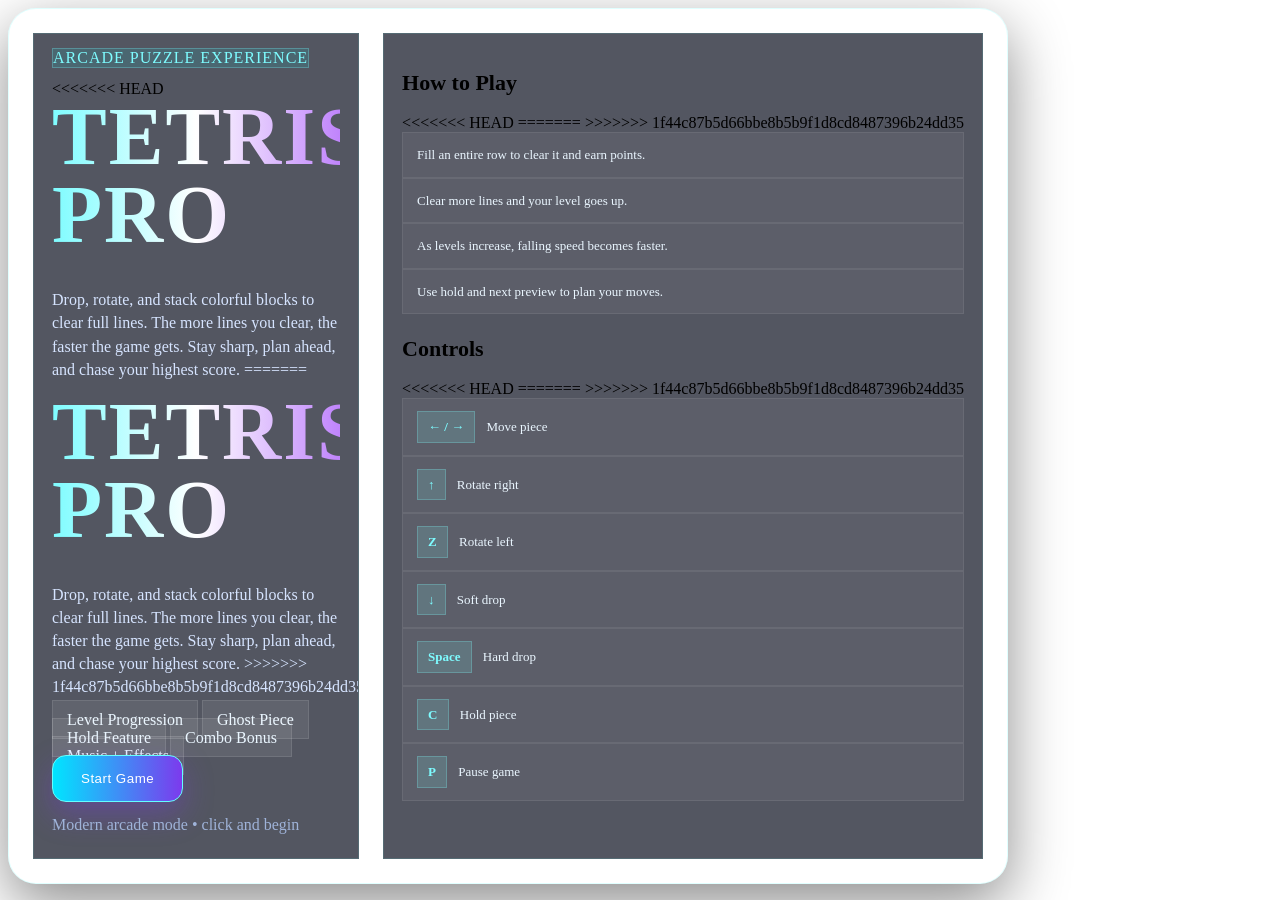
==== commit 54013944: "Replace old website with updated game portfolio" ====
--- a/tetris.html
+++ b/tetris.html
@@ -8,6 +8,7 @@
             box-sizing: border-box;
         }
 
+<<<<<<< HEAD
         html,
         body {
             width: 100%;
@@ -15,6 +16,8 @@
             overflow: hidden;
         }
 
+=======
+>>>>>>> 1f44c87b5d66bbe8b5b9f1d8cd8487396b24dd35
         body {
             background:
                 radial-gradient(circle at top left, rgba(0, 255, 255, 0.12), transparent 30%),
@@ -24,10 +27,19 @@
             flex-direction: column;
             align-items: center;
             justify-content: center;
+<<<<<<< HEAD
             margin: 0;
             padding: 8px;
             font-family: 'Segoe UI', sans-serif;
             color: #fff;
+=======
+            min-height: 100vh;
+            margin: 0;
+            padding: 12px;
+            font-family: 'Segoe UI', sans-serif;
+            color: #fff;
+            overflow: hidden;
+>>>>>>> 1f44c87b5d66bbe8b5b9f1d8cd8487396b24dd35
             position: relative;
         }
 
@@ -41,16 +53,26 @@
         }
 
         .glow1 {
+<<<<<<< HEAD
             width: 220px;
             height: 220px;
+=======
+            width: 260px;
+            height: 260px;
+>>>>>>> 1f44c87b5d66bbe8b5b9f1d8cd8487396b24dd35
             background: #00ffff;
             top: 5%;
             left: 8%;
         }
 
         .glow2 {
+<<<<<<< HEAD
             width: 240px;
             height: 240px;
+=======
+            width: 280px;
+            height: 280px;
+>>>>>>> 1f44c87b5d66bbe8b5b9f1d8cd8487396b24dd35
             background: #8b5cf6;
             bottom: 8%;
             right: 6%;
@@ -58,8 +80,13 @@
         }
 
         .glow3 {
+<<<<<<< HEAD
             width: 180px;
             height: 180px;
+=======
+            width: 220px;
+            height: 220px;
+>>>>>>> 1f44c87b5d66bbe8b5b9f1d8cd8487396b24dd35
             background: #ff4fd8;
             top: 50%;
             left: 50%;
@@ -68,6 +95,7 @@
         }
 
         @keyframes floatGlow {
+<<<<<<< HEAD
             0%, 100% {
                 transform: translate(0, 0) scale(1);
             }
@@ -87,13 +115,33 @@
             gap: 14px;
             padding: 14px;
             border-radius: 24px;
+=======
+            0%, 100% { transform: translate(0, 0) scale(1); }
+            50% { transform: translate(20px, -20px) scale(1.08); }
+        }
+
+        #start-screen {
+            width: min(1000px, 92vw);
+            min-height: min(620px, calc(100vh - 24px));
+            max-height: calc(100vh - 24px);
+            display: flex;
+            align-items: stretch;
+            justify-content: center;
+            gap: 24px;
+            padding: 24px;
+            border-radius: 28px;
+>>>>>>> 1f44c87b5d66bbe8b5b9f1d8cd8487396b24dd35
             background: rgba(255, 255, 255, 0.08);
             border: 1px solid rgba(100, 255, 255, 0.20);
             box-shadow: 0 20px 60px rgba(0, 0, 0, 0.45);
             backdrop-filter: blur(14px);
             position: relative;
             z-index: 2;
+<<<<<<< HEAD
             overflow: hidden;
+=======
+            overflow: auto;
+>>>>>>> 1f44c87b5d66bbe8b5b9f1d8cd8487396b24dd35
             animation: fadeInUp 0.8s ease;
         }
 
@@ -101,6 +149,7 @@
         .start-right {
             background: rgba(10, 15, 30, 0.70);
             border: 1px solid rgba(100, 255, 255, 0.12);
+<<<<<<< HEAD
             border-radius: 20px;
             padding: 18px;
             overflow: hidden;
@@ -112,6 +161,18 @@
             flex-direction: column;
             justify-content: center;
         }
+=======
+            border-radius: 22px;
+            padding: 28px;
+        }
+
+        .start-left {
+    flex: 1.2;
+    display: flex;
+    flex-direction: column;
+    justify-content: flex-start; /* 🔥 this fixes everything */
+}
+>>>>>>> 1f44c87b5d66bbe8b5b9f1d8cd8487396b24dd35
 
         .start-right {
             flex: 0.95;
@@ -123,11 +184,16 @@
         .game-badge {
             display: inline-block;
             align-self: flex-start;
+<<<<<<< HEAD
             padding: 7px 12px;
+=======
+            padding: 8px 14px;
+>>>>>>> 1f44c87b5d66bbe8b5b9f1d8cd8487396b24dd35
             border-radius: 999px;
             background: rgba(0, 255, 255, 0.10);
             color: #7efcff;
             border: 1px solid rgba(126, 252, 255, 0.28);
+<<<<<<< HEAD
             font-size: 12px;
             letter-spacing: 1px;
             text-transform: uppercase;
@@ -138,6 +204,18 @@
             font-size: clamp(36px, 6vw, 68px);
             line-height: 0.95;
             margin: 0 0 12px 0;
+=======
+            font-size: 13px;
+            letter-spacing: 1px;
+            text-transform: uppercase;
+            margin-bottom: 18px;
+        }
+
+        .start-title {
+            font-size: clamp(44px, 7vw, 82px);
+            line-height: 0.95;
+            margin: 0 0 18px 0;
+>>>>>>> 1f44c87b5d66bbe8b5b9f1d8cd8487396b24dd35
             font-weight: 900;
             letter-spacing: 2px;
             background: linear-gradient(90deg, #7efcff, #ffffff, #c084fc);
@@ -146,26 +224,44 @@
         }
 
         .start-subtitle {
+<<<<<<< HEAD
             font-size: clamp(13px, 1.8vw, 16px);
             line-height: 1.45;
             color: #d6e4ff;
             max-width: 500px;
             margin-bottom: 12px;
         }
+=======
+    font-size: 18px;
+    line-height: 1.7;
+    color: #d6e4ff;
+    max-width: 500px;
+}
+>>>>>>> 1f44c87b5d66bbe8b5b9f1d8cd8487396b24dd35
 
         .feature-row {
             display: flex;
             flex-wrap: wrap;
+<<<<<<< HEAD
             gap: 8px;
             margin-bottom: 14px;
         }
 
         .feature-pill {
             padding: 8px 11px;
+=======
+            gap: 12px;
+            margin-bottom: 28px;
+        }
+
+        .feature-pill {
+            padding: 10px 14px;
+>>>>>>> 1f44c87b5d66bbe8b5b9f1d8cd8487396b24dd35
             border-radius: 999px;
             background: rgba(255,255,255,0.08);
             border: 1px solid rgba(255,255,255,0.10);
             color: #eaf6ff;
+<<<<<<< HEAD
             font-size: 12px;
         }
 
@@ -178,11 +274,30 @@
 
         #start-game-btn {
             padding: 12px 24px;
+=======
+            font-size: 14px;
+        }
+
+        .start-actions {
+    display: flex;
+    align-items: center;
+    gap: 14px;
+    flex-wrap: wrap;
+
+    transform: translateY(-10px);
+}
+        #start-game-btn {
+            padding: 15px 28px;
+>>>>>>> 1f44c87b5d66bbe8b5b9f1d8cd8487396b24dd35
             border: none;
             border-radius: 14px;
             background: linear-gradient(90deg, #00e5ff, #7c3aed);
             color: white;
+<<<<<<< HEAD
             font-size: 15px;
+=======
+            font-size: 16px;
+>>>>>>> 1f44c87b5d66bbe8b5b9f1d8cd8487396b24dd35
             font-weight: 700;
             letter-spacing: 0.5px;
             cursor: pointer;
@@ -197,12 +312,21 @@
 
         .hint {
             color: #9fb3d9;
+<<<<<<< HEAD
             font-size: 13px;
         }
 
         .panel-title {
             font-size: 18px;
             margin-bottom: 10px;
+=======
+            font-size: 14px;
+        }
+
+        .panel-title {
+            font-size: 22px;
+            margin-bottom: 18px;
+>>>>>>> 1f44c87b5d66bbe8b5b9f1d8cd8487396b24dd35
             color: #7efcff;
             font-weight: 700;
         }
@@ -210,33 +334,54 @@
         .rule-list,
         .control-list {
             display: grid;
+<<<<<<< HEAD
             gap: 8px;
             margin-bottom: 12px;
+=======
+            gap: 12px;
+            margin-bottom: 22px;
+>>>>>>> 1f44c87b5d66bbe8b5b9f1d8cd8487396b24dd35
         }
 
         .rule-item,
         .control-item {
             background: rgba(255,255,255,0.05);
             border: 1px solid rgba(255,255,255,0.08);
+<<<<<<< HEAD
             border-radius: 12px;
             padding: 8px 10px;
             color: #eaf6ff;
             line-height: 1.3;
             font-size: 13px;
+=======
+            border-radius: 14px;
+            padding: 12px 14px;
+            color: #eaf6ff;
+            line-height: 1.5;
+>>>>>>> 1f44c87b5d66bbe8b5b9f1d8cd8487396b24dd35
         }
 
         .key {
             display: inline-block;
+<<<<<<< HEAD
             min-width: 58px;
             padding: 4px 8px;
             margin-right: 7px;
+=======
+            min-width: 64px;
+            padding: 5px 10px;
+            margin-right: 8px;
+>>>>>>> 1f44c87b5d66bbe8b5b9f1d8cd8487396b24dd35
             border-radius: 8px;
             background: rgba(126, 252, 255, 0.14);
             border: 1px solid rgba(126, 252, 255, 0.24);
             color: #7efcff;
             font-weight: 700;
             text-align: center;
+<<<<<<< HEAD
             font-size: 12px;
+=======
+>>>>>>> 1f44c87b5d66bbe8b5b9f1d8cd8487396b24dd35
         }
 
         #game-wrapper {
@@ -245,38 +390,64 @@
             border: 2px solid #444;
             display: none;
             z-index: 2;
+<<<<<<< HEAD
             width: min(600px, calc(100vw - 16px), calc((100vh - 16px) * 0.8571428571));
             height: min(700px, calc(100vh - 16px), calc((100vw - 16px) * 1.1666666667));
             aspect-ratio: 6 / 7;
             overflow: hidden;
             background: #000;
+=======
+            width: min(600px, 96vw, calc((100vh - 24px) * 0.8571428571));
+            max-height: calc(100vh - 24px);
+>>>>>>> 1f44c87b5d66bbe8b5b9f1d8cd8487396b24dd35
         }
 
         canvas {
             display: block;
             background: #000;
             width: 100%;
+<<<<<<< HEAD
             height: 100%;
+=======
+            height: auto;
+            max-height: calc(100vh - 24px);
+>>>>>>> 1f44c87b5d66bbe8b5b9f1d8cd8487396b24dd35
         }
 
         .ui-layer {
             position: absolute;
+<<<<<<< HEAD
             top: 8px;
             right: 8px;
             display: flex;
             flex-direction: column;
             gap: 8px;
+=======
+            top: 10px;
+            right: 10px;
+            display: flex;
+            flex-direction: column;
+            gap: 10px;
+>>>>>>> 1f44c87b5d66bbe8b5b9f1d8cd8487396b24dd35
             z-index: 20;
         }
 
         button {
+<<<<<<< HEAD
             padding: 7px 10px;
+=======
+            padding: 8px 12px;
+>>>>>>> 1f44c87b5d66bbe8b5b9f1d8cd8487396b24dd35
             background: #1e1e1e;
             border: 1px solid #64ffff;
             color: white;
             cursor: pointer;
             border-radius: 4px;
+<<<<<<< HEAD
             font-size: 11px;
+=======
+            font-size: 12px;
+>>>>>>> 1f44c87b5d66bbe8b5b9f1d8cd8487396b24dd35
             transition: all 0.2s;
         }
 
@@ -290,7 +461,11 @@
             top: 45%;
             left: 50%;
             transform: translate(-50%, -50%);
+<<<<<<< HEAD
             font-size: 42px;
+=======
+            font-size: 50px;
+>>>>>>> 1f44c87b5d66bbe8b5b9f1d8cd8487396b24dd35
             font-weight: bold;
             color: #64ffff;
             text-shadow: 0 0 20px #64ffff;
@@ -308,6 +483,7 @@
         }
 
         @keyframes pulseFade {
+<<<<<<< HEAD
             0% {
                 opacity: 0;
                 transform: translate(-50%, -50%) scale(0.5);
@@ -326,6 +502,12 @@
                 opacity: 0;
                 transform: translate(-50%, -200%) scale(1);
             }
+=======
+            0% { opacity: 0; transform: translate(-50%, -50%) scale(0.5); }
+            20% { opacity: 1; transform: translate(-50%, -50%) scale(1.2); }
+            80% { opacity: 1; }
+            100% { opacity: 0; transform: translate(-50%, -200%) scale(1); }
+>>>>>>> 1f44c87b5d66bbe8b5b9f1d8cd8487396b24dd35
         }
 
         @keyframes fadeInUp {
@@ -333,7 +515,10 @@
                 opacity: 0;
                 transform: translateY(22px);
             }
-
+<<<<<<< HEAD
+
+=======
+>>>>>>> 1f44c87b5d66bbe8b5b9f1d8cd8487396b24dd35
             to {
                 opacity: 1;
                 transform: translateY(0);
@@ -341,14 +526,28 @@
         }
 
         @media (max-width: 850px) {
+<<<<<<< HEAD
             #start-screen {
                 flex-direction: column;
                 gap: 10px;
                 padding: 10px;
+=======
+            body {
+                justify-content: flex-start;
+            }
+
+            #start-screen {
+                flex-direction: column;
+                min-height: auto;
+                max-height: none;
+                padding: 18px;
+                gap: 18px;
+>>>>>>> 1f44c87b5d66bbe8b5b9f1d8cd8487396b24dd35
             }
 
             .start-left,
             .start-right {
+<<<<<<< HEAD
                 padding: 12px;
             }
 
@@ -380,11 +579,19 @@
             .control-item {
                 padding: 7px 9px;
                 font-size: 12px;
+=======
+                padding: 20px;
+            }
+
+            .start-title {
+                font-size: 52px;
+>>>>>>> 1f44c87b5d66bbe8b5b9f1d8cd8487396b24dd35
             }
         }
 
         @media (max-width: 640px) {
             body {
+<<<<<<< HEAD
                 padding: 6px;
             }
 
@@ -393,10 +600,20 @@
                 height: calc(100vh - 12px);
                 max-height: calc(100vh - 12px);
                 border-radius: 18px;
+=======
+                padding: 8px;
+            }
+
+            #start-screen {
+                width: 100%;
+                padding: 14px;
+                border-radius: 20px;
+>>>>>>> 1f44c87b5d66bbe8b5b9f1d8cd8487396b24dd35
             }
 
             .start-left,
             .start-right {
+<<<<<<< HEAD
                 padding: 10px;
                 border-radius: 14px;
             }
@@ -446,6 +663,34 @@
             button {
                 padding: 6px 8px;
                 font-size: 10px;
+=======
+                padding: 16px;
+                border-radius: 16px;
+            }
+
+            .start-title {
+                font-size: 42px;
+            }
+
+            .start-subtitle {
+                font-size: 16px;
+                line-height: 1.5;
+            }
+
+            .feature-row,
+            .start-actions {
+                gap: 10px;
+            }
+
+            .ui-layer {
+                top: 8px;
+                right: 8px;
+            }
+
+            button {
+                padding: 7px 10px;
+                font-size: 11px;
+>>>>>>> 1f44c87b5d66bbe8b5b9f1d8cd8487396b24dd35
             }
         }
     </style>
@@ -459,6 +704,7 @@
     <section id="start-screen">
         <div class="start-left">
             <div class="game-badge">Arcade Puzzle Experience</div>
+<<<<<<< HEAD
 
             <h1 class="start-title">TETRIS<br>PRO</h1>
 
@@ -466,6 +712,13 @@
                 Drop, rotate, and stack colorful blocks to clear full lines.
                 The more lines you clear, the faster the game gets.
                 Stay sharp, plan ahead, and chase your highest score.
+=======
+            <h1 class="start-title">TETRIS<br>PRO</h1>
+            <p class="start-subtitle">
+                Drop, rotate, and stack colorful blocks to clear full lines. 
+                The more lines you clear, the faster the game gets. Stay sharp, 
+                plan ahead, and chase your highest score.
+>>>>>>> 1f44c87b5d66bbe8b5b9f1d8cd8487396b24dd35
             </p>
 
             <div class="feature-row">
@@ -484,7 +737,10 @@
 
         <div class="start-right">
             <h2 class="panel-title">How to Play</h2>
-
+<<<<<<< HEAD
+
+=======
+>>>>>>> 1f44c87b5d66bbe8b5b9f1d8cd8487396b24dd35
             <div class="rule-list">
                 <div class="rule-item">Fill an entire row to clear it and earn points.</div>
                 <div class="rule-item">Clear more lines and your level goes up.</div>
@@ -493,7 +749,10 @@
             </div>
 
             <h2 class="panel-title">Controls</h2>
-
+<<<<<<< HEAD
+
+=======
+>>>>>>> 1f44c87b5d66bbe8b5b9f1d8cd8487396b24dd35
             <div class="control-list">
                 <div class="control-item"><span class="key">← / →</span> Move piece</div>
                 <div class="control-item"><span class="key">↑</span> Rotate right</div>
@@ -508,12 +767,18 @@
 
     <div id="game-wrapper">
         <div id="level-up-notify">LEVEL UP!</div>
-
+<<<<<<< HEAD
+
+=======
+>>>>>>> 1f44c87b5d66bbe8b5b9f1d8cd8487396b24dd35
         <div class="ui-layer">
             <button id="pause-btn">PAUSE [P]</button>
             <button id="music-btn">MUSIC: 40%</button>
         </div>
-
+<<<<<<< HEAD
+
+=======
+>>>>>>> 1f44c87b5d66bbe8b5b9f1d8cd8487396b24dd35
         <canvas id="tetrisCanvas" width="600" height="700"></canvas>
     </div>
 
@@ -530,14 +795,21 @@
 };
 
 sounds.music.loop = true;
-
+<<<<<<< HEAD
+
+=======
+>>>>>>> 1f44c87b5d66bbe8b5b9f1d8cd8487396b24dd35
 let volIdx = 2;
 const volLevels = [0, 0.1, 0.2, 0.3, 0.4, 0.5];
 
 function playSound(name) {
     if (sounds[name]) {
         sounds[name].currentTime = 0;
+<<<<<<< HEAD
         sounds[name].volume = name === 'music' ? volLevels[volIdx] : 0.5;
+=======
+        sounds[name].volume = (name === 'music') ? volLevels[volIdx] : 0.5;
+>>>>>>> 1f44c87b5d66bbe8b5b9f1d8cd8487396b24dd35
         sounds[name].play().catch(() => {});
     }
 }
@@ -549,6 +821,7 @@
 const Y_OFFSET = 70;
 
 const COLORS = {
+<<<<<<< HEAD
     I: '#00ffff',
     O: '#ffff00',
     T: '#b266ff',
@@ -559,10 +832,23 @@
     GRID: 'rgba(140, 255, 255, 0.32)',
     PANEL: '#1e1e1e',
     GHOST: 'rgba(255, 255, 255, 0.35)'
+=======
+    'I': '#00ffff',
+    'O': '#ffff00',
+    'T': '#b266ff',
+    'S': '#39ff88',
+    'Z': '#ff5a5a',
+    'J': '#4d79ff',
+    'L': '#ffb347',
+    'GRID': 'rgba(140, 255, 255, 0.32)',
+    'PANEL': '#1e1e1e',
+    'GHOST': 'rgba(255, 255, 255, 0.35)'
+>>>>>>> 1f44c87b5d66bbe8b5b9f1d8cd8487396b24dd35
 };
 
 let canvas = document.getElementById('tetrisCanvas');
 let ctx = canvas.getContext('2d');
+<<<<<<< HEAD
 
 let board = Array.from({ length: 20 }, () => Array(10).fill(0));
 
@@ -591,6 +877,20 @@
 let combo = 0;
 let highScore = localStorage.getItem('tetrisHS') || 0;
 
+=======
+let board = Array.from({ length: 20 }, () => Array(10).fill(0));
+
+const SHAPES = {
+    'I': [[1, 1, 1, 1]], 'O': [[1, 1], [1, 1]], 'T': [[0, 1, 0], [1, 1, 1]],
+    'S': [[0, 1, 1], [1, 1, 0]], 'Z': [[1, 1, 0], [0, 1, 1]],
+    'J': [[1, 0, 0], [1, 1, 1]], 'L': [[0, 0, 1], [1, 1, 1]]
+};
+
+let currType, currShape, nextType, nextShape, heldType = null;
+let pieceX = 4, pieceY = 0;
+let score = 0, level = 1, totalLines = 0, combo = 0;
+let highScore = localStorage.getItem('tetrisHS') || 0;
+>>>>>>> 1f44c87b5d66bbe8b5b9f1d8cd8487396b24dd35
 let gameState = "START";
 let canHold = true;
 let hardDropped = false;
@@ -608,6 +908,7 @@
     for (let r = 0; r < shape.length; r++) {
         for (let c = 0; c < shape[r].length; c++) {
             if (shape[r][c] !== 0) {
+<<<<<<< HEAD
                 let bx = x + c;
                 let by = y + r;
 
@@ -623,12 +924,20 @@
         }
     }
 
+=======
+                let bx = x + c, by = y + r;
+                if (bx < 0 || bx >= 10 || by >= 20 || (by >= 0 && board[by][bx] !== 0)) return true;
+            }
+        }
+    }
+>>>>>>> 1f44c87b5d66bbe8b5b9f1d8cd8487396b24dd35
     return false;
 }
 
 function resetPiece() {
     currType = nextType || Object.keys(SHAPES)[Math.floor(Math.random() * 7)];
     currShape = SHAPES[currType];
+<<<<<<< HEAD
 
     nextType = Object.keys(SHAPES)[Math.floor(Math.random() * 7)];
     nextShape = SHAPES[nextType];
@@ -636,6 +945,12 @@
     pieceX = 4;
     pieceY = 0;
 
+=======
+    nextType = Object.keys(SHAPES)[Math.floor(Math.random() * 7)];
+    nextShape = SHAPES[nextType];
+    pieceX = 4;
+    pieceY = 0;
+>>>>>>> 1f44c87b5d66bbe8b5b9f1d8cd8487396b24dd35
     canHold = true;
     hardDropped = false;
 
@@ -648,6 +963,7 @@
 
 function clearLines() {
     let linesCleared = 0;
+<<<<<<< HEAD
 
     outer:
     for (let r = 19; r >= 0; r--) {
@@ -657,11 +973,18 @@
             }
         }
 
+=======
+    outer: for (let r = 19; r >= 0; r--) {
+        for (let c = 0; c < 10; c++) {
+            if (board[r][c] === 0) continue outer;
+        }
+>>>>>>> 1f44c87b5d66bbe8b5b9f1d8cd8487396b24dd35
         board.splice(r, 1);
         board.unshift(Array(10).fill(0));
         linesCleared++;
         r++;
     }
+<<<<<<< HEAD
 
     if (linesCleared > 0) {
         playSound('clear');
@@ -677,17 +1000,33 @@
 
         let bonus = hardDropped ? 2 : 1;
 
+=======
+    
+    if (linesCleared > 0) {
+        playSound('clear');
+        combo++;
+        let base = {1: 1, 2: 3, 3: 6, 4: 12}[linesCleared] || linesCleared * 3;
+        let bonus = hardDropped ? 2 : 1;
+>>>>>>> 1f44c87b5d66bbe8b5b9f1d8cd8487396b24dd35
         score += (base * bonus) + (combo * 10);
         totalLines += linesCleared;
 
         let newLevel = Math.floor(totalLines / 10) + 1;
-
+<<<<<<< HEAD
+
+=======
+        
+>>>>>>> 1f44c87b5d66bbe8b5b9f1d8cd8487396b24dd35
         if (newLevel > level) {
             level = newLevel;
             playSound('levelup');
             triggerLevelUpUI();
         }
-
+<<<<<<< HEAD
+
+=======
+        
+>>>>>>> 1f44c87b5d66bbe8b5b9f1d8cd8487396b24dd35
         dropInterval = Math.max(100, 600 - (level - 1) * 50);
 
         if (score > highScore) {
@@ -701,7 +1040,10 @@
 
 function triggerLevelUpUI() {
     const el = document.getElementById('level-up-notify');
-
+<<<<<<< HEAD
+
+=======
+>>>>>>> 1f44c87b5d66bbe8b5b9f1d8cd8487396b24dd35
     el.classList.remove('animate-level');
     void el.offsetWidth;
     el.classList.add('animate-level');
@@ -709,7 +1051,10 @@
 
 function drop() {
     pieceY++;
-
+<<<<<<< HEAD
+
+=======
+>>>>>>> 1f44c87b5d66bbe8b5b9f1d8cd8487396b24dd35
     if (collide(currShape, pieceX, pieceY)) {
         pieceY--;
         merge();
@@ -717,38 +1062,59 @@
         resetPiece();
         playSound('landing');
     }
-
+<<<<<<< HEAD
+
+=======
+>>>>>>> 1f44c87b5d66bbe8b5b9f1d8cd8487396b24dd35
     dropCounter = 0;
 }
 
 function merge() {
     currShape.forEach((row, r) => {
         row.forEach((value, c) => {
+<<<<<<< HEAD
             if (value !== 0) {
                 board[pieceY + r][pieceX + c] = COLORS[currType];
             }
+=======
+            if (value !== 0) board[pieceY + r][pieceX + c] = COLORS[currType];
+>>>>>>> 1f44c87b5d66bbe8b5b9f1d8cd8487396b24dd35
         });
     });
 }
 
 function draw() {
     ctx.clearRect(0, 0, 600, 700);
+<<<<<<< HEAD
 
     let grad = ctx.createLinearGradient(0, 0, 0, 700);
     grad.addColorStop(0, "#171727");
     grad.addColorStop(1, "#20203a");
 
+=======
+    
+    let grad = ctx.createLinearGradient(0, 0, 0, 700);
+    grad.addColorStop(0, "#171727");
+    grad.addColorStop(1, "#20203a");
+>>>>>>> 1f44c87b5d66bbe8b5b9f1d8cd8487396b24dd35
     ctx.fillStyle = grad;
     ctx.fillRect(0, 0, 600, 700);
 
     ctx.font = "bold 60px Arial";
     ctx.fillStyle = "white";
     ctx.textAlign = "center";
+<<<<<<< HEAD
     ctx.fillText("TETRIS", 300, 50 + Math.sin(Date.now() / 500) * 5);
 
     ctx.fillStyle = COLORS.PANEL;
     ctx.fillRect(20, 70, 160, 600);
 
+=======
+    ctx.fillText("TETRIS", 300, 50 + Math.sin(Date.now()/500)*5);
+
+    ctx.fillStyle = COLORS.PANEL;
+    ctx.fillRect(20, 70, 160, 600);
+>>>>>>> 1f44c87b5d66bbe8b5b9f1d8cd8487396b24dd35
     ctx.strokeStyle = "#7efcff";
     ctx.lineWidth = 2;
     ctx.strokeRect(20, 70, 160, 600);
@@ -756,25 +1122,36 @@
     let boardGrad = ctx.createLinearGradient(0, Y_OFFSET, 0, Y_OFFSET + PLAY_HEIGHT);
     boardGrad.addColorStop(0, "#101522");
     boardGrad.addColorStop(1, "#151b2d");
-
+<<<<<<< HEAD
+
+=======
+>>>>>>> 1f44c87b5d66bbe8b5b9f1d8cd8487396b24dd35
     ctx.fillStyle = boardGrad;
     ctx.fillRect(X_OFFSET, Y_OFFSET, PLAY_WIDTH, PLAY_HEIGHT);
 
     board.forEach((row, r) => {
         row.forEach((val, c) => {
+<<<<<<< HEAD
             if (val !== 0) {
                 drawBlock(c, r, val, X_OFFSET, Y_OFFSET);
             }
+=======
+            if (val !== 0) drawBlock(c, r, val, X_OFFSET, Y_OFFSET);
+>>>>>>> 1f44c87b5d66bbe8b5b9f1d8cd8487396b24dd35
         });
     });
 
     if (gameState === "PLAYING" || gameState === "PAUSED") {
         let ghostY = pieceY;
+<<<<<<< HEAD
 
         while (!collide(currShape, pieceX, ghostY + 1)) {
             ghostY++;
         }
 
+=======
+        while (!collide(currShape, pieceX, ghostY + 1)) ghostY++;
+>>>>>>> 1f44c87b5d66bbe8b5b9f1d8cd8487396b24dd35
         drawPiece(currShape, pieceX, ghostY, X_OFFSET, Y_OFFSET, true);
         drawPiece(currShape, pieceX, pieceY, X_OFFSET, Y_OFFSET);
     }
@@ -782,6 +1159,7 @@
     drawGrid();
     drawSidePanel();
 
+<<<<<<< HEAD
     if (gameState === "PAUSED") {
         drawOverlay("PAUSED", "Press P to Resume");
     }
@@ -789,6 +1167,12 @@
     if (gameState === "GAME_OVER") {
         drawOverlay("GAME OVER", "Score: " + score);
     }
+=======
+    if (gameState === "PAUSED") drawOverlay("PAUSED", "Press P to Resume");
+    if (gameState === "GAME_OVER") drawOverlay("GAME OVER", "Score: " + score);
+
+    requestAnimationFrame(update);
+>>>>>>> 1f44c87b5d66bbe8b5b9f1d8cd8487396b24dd35
 }
 
 function drawBlock(x, y, color, offX, offY, isGhost = false) {
@@ -798,11 +1182,17 @@
     if (isGhost) {
         ctx.fillStyle = COLORS.GHOST;
         ctx.fillRect(px + 2, py + 2, BLOCK_SIZE - 4, BLOCK_SIZE - 4);
+<<<<<<< HEAD
 
         ctx.strokeStyle = "rgba(255,255,255,0.65)";
         ctx.lineWidth = 2;
         ctx.strokeRect(px + 2, py + 2, BLOCK_SIZE - 4, BLOCK_SIZE - 4);
 
+=======
+        ctx.strokeStyle = "rgba(255,255,255,0.65)";
+        ctx.lineWidth = 2;
+        ctx.strokeRect(px + 2, py + 2, BLOCK_SIZE - 4, BLOCK_SIZE - 4);
+>>>>>>> 1f44c87b5d66bbe8b5b9f1d8cd8487396b24dd35
         return;
     }
 
@@ -812,7 +1202,10 @@
     let shine = ctx.createLinearGradient(px, py, px, py + BLOCK_SIZE);
     shine.addColorStop(0, "rgba(255,255,255,0.30)");
     shine.addColorStop(1, "rgba(0,0,0,0.18)");
-
+<<<<<<< HEAD
+
+=======
+>>>>>>> 1f44c87b5d66bbe8b5b9f1d8cd8487396b24dd35
     ctx.fillStyle = shine;
     ctx.fillRect(px, py, BLOCK_SIZE, BLOCK_SIZE);
 
@@ -827,9 +1220,13 @@
 function drawPiece(shape, x, y, offX, offY, isGhost = false) {
     shape.forEach((row, r) => {
         row.forEach((val, c) => {
+<<<<<<< HEAD
             if (val !== 0) {
                 drawBlock(x + c, y + r, COLORS[currType], offX, offY, isGhost);
             }
+=======
+            if (val !== 0) drawBlock(x + c, y + r, COLORS[currType], offX, offY, isGhost);
+>>>>>>> 1f44c87b5d66bbe8b5b9f1d8cd8487396b24dd35
         });
     });
 }
@@ -861,6 +1258,7 @@
     ctx.textAlign = "center";
     ctx.fillStyle = "white";
     ctx.font = "18px Arial";
+<<<<<<< HEAD
 
     ctx.fillText("HOLD", 100, 100);
 
@@ -885,6 +1283,17 @@
         ctx.fillStyle = "white";
         ctx.fillText(s[0], 100, 400 + i * 60);
 
+=======
+    ctx.fillText("HOLD", 100, 100);
+    if (heldType) drawPiece(SHAPES[heldType], -5.5, 1.5, X_OFFSET, Y_OFFSET);
+    ctx.fillText("NEXT", 100, 220);
+    if (nextShape) drawPiece(nextShape, -5.5, 5.5, X_OFFSET, Y_OFFSET);
+
+    let stats = [["SCORE", score], ["BEST", highScore], ["LEVEL", level], ["COMBO", `x${combo}`]];
+    stats.forEach((s, i) => {
+        ctx.fillStyle = "white";
+        ctx.fillText(s[0], 100, 400 + i * 60);
+>>>>>>> 1f44c87b5d66bbe8b5b9f1d8cd8487396b24dd35
         ctx.fillStyle = "#7efcff";
         ctx.fillText(s[1], 100, 425 + i * 60);
     });
@@ -893,12 +1302,18 @@
 function drawOverlay(title, subtitle) {
     ctx.fillStyle = "rgba(0,0,0,0.75)";
     ctx.fillRect(0, 0, 600, 700);
+<<<<<<< HEAD
 
     ctx.fillStyle = "white";
     ctx.font = "bold 45px Arial";
     ctx.textAlign = "center";
     ctx.fillText(title, 300, 340);
 
+=======
+    ctx.fillStyle = "white";
+    ctx.font = "bold 45px Arial";
+    ctx.fillText(title, 300, 340);
+>>>>>>> 1f44c87b5d66bbe8b5b9f1d8cd8487396b24dd35
     ctx.font = "20px Arial";
     ctx.fillText(subtitle, 300, 380);
 }
@@ -906,6 +1321,7 @@
 function update(time = 0) {
     const dt = time - lastTime;
     lastTime = time;
+<<<<<<< HEAD
 
     if (gameState === "PLAYING") {
         dropCounter += dt;
@@ -918,10 +1334,18 @@
     draw();
 
     requestAnimationFrame(update);
+=======
+    if (gameState === "PLAYING") {
+        dropCounter += dt;
+        if (dropCounter > dropInterval) drop();
+    }
+    draw();
+>>>>>>> 1f44c87b5d66bbe8b5b9f1d8cd8487396b24dd35
 }
 
 window.addEventListener('keydown', e => {
     const k = e.key.toLowerCase();
+<<<<<<< HEAD
 
     if (
         [
@@ -974,20 +1398,44 @@
     if (k === 'arrowup') {
         let rot = rotate(currShape, 1);
 
+=======
+    if (k === 'p') togglePause();
+    if (gameState !== "PLAYING") return;
+
+    if (k === 'arrowleft') {
+        pieceX--;
+        if (collide(currShape, pieceX, pieceY)) pieceX++;
+        else playSound('move');
+    }
+    if (k === 'arrowright') {
+        pieceX++;
+        if (collide(currShape, pieceX, pieceY)) pieceX--;
+        else playSound('move');
+    }
+    if (k === 'arrowdown') drop();
+    if (k === 'arrowup') {
+        let rot = rotate(currShape, 1);
+>>>>>>> 1f44c87b5d66bbe8b5b9f1d8cd8487396b24dd35
         if (!collide(rot, pieceX, pieceY)) {
             currShape = rot;
             playSound('rotate');
         }
     }
+<<<<<<< HEAD
 
     if (k === 'z') {
         let rot = rotate(currShape, -1);
 
+=======
+    if (k === 'z') {
+        let rot = rotate(currShape, -1);
+>>>>>>> 1f44c87b5d66bbe8b5b9f1d8cd8487396b24dd35
         if (!collide(rot, pieceX, pieceY)) {
             currShape = rot;
             playSound('rotate');
         }
     }
+<<<<<<< HEAD
 
     if (k === ' ' || e.key === 'Spacebar') {
         while (!collide(currShape, pieceX, pieceY + 1)) {
@@ -1002,6 +1450,16 @@
         if (canHold) {
             playSound('click');
 
+=======
+    if (k === ' ' || e.key === 'Spacebar') {
+        while (!collide(currShape, pieceX, pieceY + 1)) pieceY++;
+        hardDropped = true;
+        drop();
+    }
+    if (k === 'c') {
+        if (canHold) {
+            playSound('click');
+>>>>>>> 1f44c87b5d66bbe8b5b9f1d8cd8487396b24dd35
             if (heldType === null) {
                 heldType = currType;
                 resetPiece();
@@ -1011,13 +1469,24 @@
                 pieceX = 4;
                 pieceY = 0;
             }
-
+<<<<<<< HEAD
+
+=======
+>>>>>>> 1f44c87b5d66bbe8b5b9f1d8cd8487396b24dd35
             canHold = false;
         }
     }
 });
 
+<<<<<<< HEAD
 function resetGameValues() {
+=======
+function startGameFromLanding() {
+    document.getElementById('start-screen').classList.add('hidden');
+    document.getElementById('game-wrapper').style.display = 'block';
+
+    playSound('click');
+>>>>>>> 1f44c87b5d66bbe8b5b9f1d8cd8487396b24dd35
     board = Array.from({ length: 20 }, () => Array(10).fill(0));
     score = 0;
     level = 1;
@@ -1026,6 +1495,7 @@
     heldType = null;
     nextType = null;
     nextShape = null;
+<<<<<<< HEAD
     dropCounter = 0;
     dropInterval = 600;
     canHold = true;
@@ -1043,6 +1513,10 @@
 
     gameState = "PLAYING";
     sounds.music.volume = volLevels[volIdx];
+=======
+    resetPiece();
+    gameState = "PLAYING";
+>>>>>>> 1f44c87b5d66bbe8b5b9f1d8cd8487396b24dd35
     sounds.music.play().catch(() => {});
 }
 
@@ -1051,11 +1525,21 @@
 canvas.addEventListener('mousedown', () => {
     if (gameState === "GAME_OVER") {
         playSound('click');
+<<<<<<< HEAD
 
         resetGameValues();
 
         gameState = "PLAYING";
         sounds.music.volume = volLevels[volIdx];
+=======
+        board = Array.from({ length: 20 }, () => Array(10).fill(0));
+        score = 0;
+        level = 1;
+        totalLines = 0;
+        combo = 0;
+        resetPiece();
+        gameState = "PLAYING";
+>>>>>>> 1f44c87b5d66bbe8b5b9f1d8cd8487396b24dd35
         sounds.music.play().catch(() => {});
     }
 });
@@ -1064,13 +1548,19 @@
     if (gameState === "PLAYING") {
         gameState = "PAUSED";
         sounds.music.pause();
+<<<<<<< HEAD
     } else if (gameState === "PAUSED") {
+=======
+    }
+    else if (gameState === "PAUSED") {
+>>>>>>> 1f44c87b5d66bbe8b5b9f1d8cd8487396b24dd35
         gameState = "PLAYING";
         sounds.music.play().catch(() => {});
     }
 }
 
 document.getElementById('pause-btn').onclick = togglePause;
+<<<<<<< HEAD
 
 document.getElementById('music-btn').onclick = () => {
     volIdx = (volIdx + 1) % volLevels.length;
@@ -1082,6 +1572,16 @@
 
 resetPiece();
 requestAnimationFrame(update);
+=======
+document.getElementById('music-btn').onclick = () => {
+    volIdx = (volIdx + 1) % volLevels.length;
+    sounds.music.volume = volLevels[volIdx];
+    document.getElementById('music-btn').innerText = `MUSIC: ${Math.round(volLevels[volIdx]*100)}%`;
+};
+
+resetPiece();
+update();
+>>>>>>> 1f44c87b5d66bbe8b5b9f1d8cd8487396b24dd35
 </script>
 </body>
 </html>
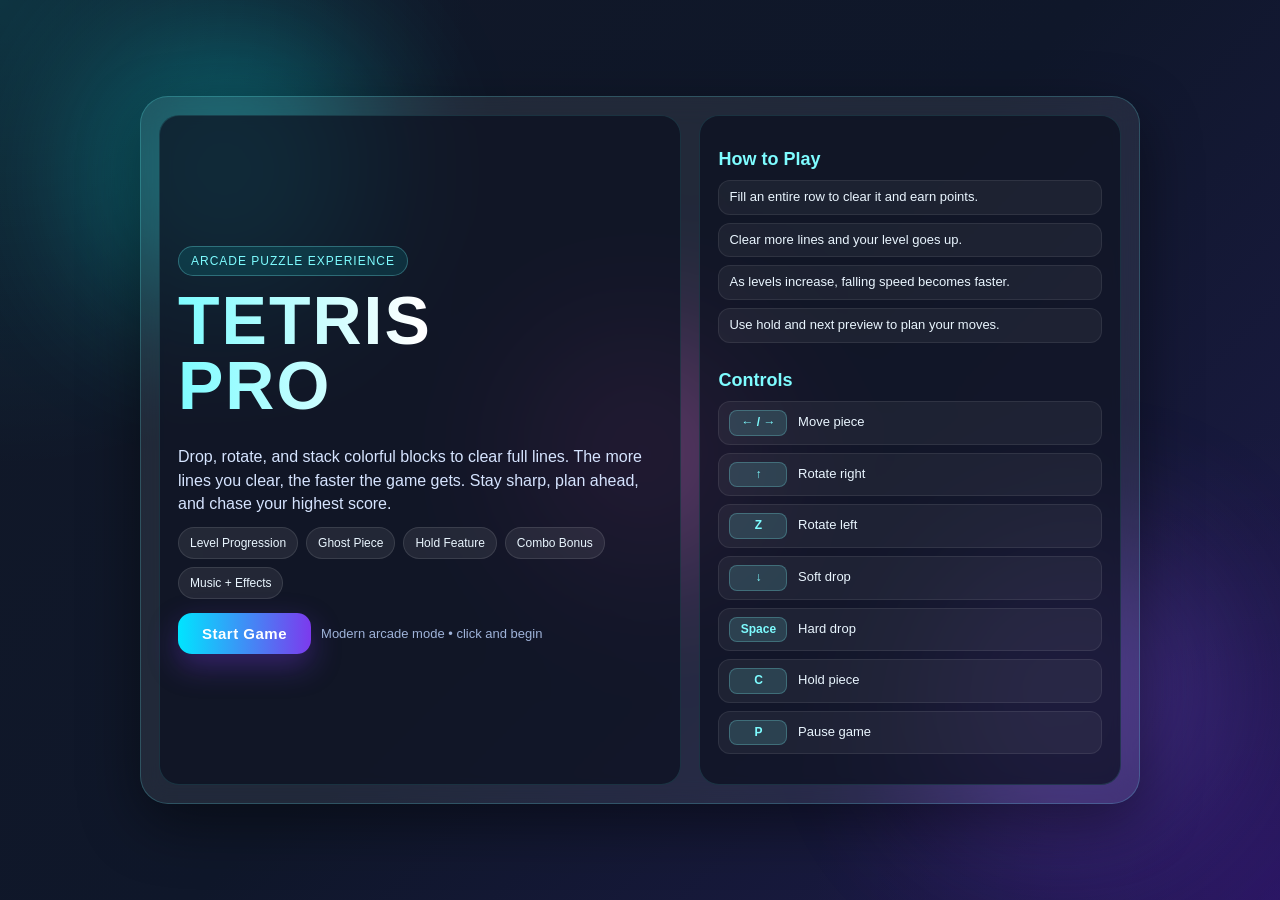
==== commit aa6b0086: "Fixed tetris.html  merge conflicts" ====
--- a/tetris.html
+++ b/tetris.html
@@ -1,1587 +1,1077 @@
 <!DOCTYPE html>
 <html lang="en">
 <head>
-    <meta charset="UTF-8">
-    <title>Tetris - Pro Web Edition</title>
-    <style>
-        * {
-            box-sizing: border-box;
-        }
-
-<<<<<<< HEAD
-        html,
-        body {
-            width: 100%;
-            height: 100%;
-            overflow: hidden;
-        }
-
-=======
->>>>>>> 1f44c87b5d66bbe8b5b9f1d8cd8487396b24dd35
-        body {
-            background:
-                radial-gradient(circle at top left, rgba(0, 255, 255, 0.12), transparent 30%),
-                radial-gradient(circle at bottom right, rgba(128, 0, 255, 0.14), transparent 30%),
-                linear-gradient(135deg, #111827, #0f172a, #1e1b4b);
-            display: flex;
-            flex-direction: column;
-            align-items: center;
-            justify-content: center;
-<<<<<<< HEAD
-            margin: 0;
-            padding: 8px;
-            font-family: 'Segoe UI', sans-serif;
-            color: #fff;
-=======
-            min-height: 100vh;
-            margin: 0;
-            padding: 12px;
-            font-family: 'Segoe UI', sans-serif;
-            color: #fff;
-            overflow: hidden;
->>>>>>> 1f44c87b5d66bbe8b5b9f1d8cd8487396b24dd35
-            position: relative;
-        }
-
-        .bg-glow {
-            position: absolute;
-            border-radius: 50%;
-            filter: blur(80px);
-            opacity: 0.35;
-            pointer-events: none;
-            animation: floatGlow 10s ease-in-out infinite;
-        }
-
-        .glow1 {
-<<<<<<< HEAD
-            width: 220px;
-            height: 220px;
-=======
-            width: 260px;
-            height: 260px;
->>>>>>> 1f44c87b5d66bbe8b5b9f1d8cd8487396b24dd35
-            background: #00ffff;
-            top: 5%;
-            left: 8%;
-        }
-
-        .glow2 {
-<<<<<<< HEAD
-            width: 240px;
-            height: 240px;
-=======
-            width: 280px;
-            height: 280px;
->>>>>>> 1f44c87b5d66bbe8b5b9f1d8cd8487396b24dd35
-            background: #8b5cf6;
-            bottom: 8%;
-            right: 6%;
-            animation-delay: 2s;
-        }
-
-        .glow3 {
-<<<<<<< HEAD
-            width: 180px;
-            height: 180px;
-=======
-            width: 220px;
-            height: 220px;
->>>>>>> 1f44c87b5d66bbe8b5b9f1d8cd8487396b24dd35
-            background: #ff4fd8;
-            top: 50%;
-            left: 50%;
-            transform: translate(-50%, -50%);
-            animation-delay: 4s;
-        }
-
-        @keyframes floatGlow {
-<<<<<<< HEAD
-            0%, 100% {
-                transform: translate(0, 0) scale(1);
+  <meta charset="UTF-8">
+  <title>Tetris - Pro Web Edition</title>
+
+  <style>
+    * {
+      box-sizing: border-box;
+    }
+
+    body {
+      background:
+        radial-gradient(circle at top left, rgba(0, 255, 255, 0.12), transparent 30%),
+        radial-gradient(circle at bottom right, rgba(128, 0, 255, 0.14), transparent 30%),
+        linear-gradient(135deg, #111827, #0f172a, #1e1b4b);
+      display: flex;
+      flex-direction: column;
+      align-items: center;
+      justify-content: center;
+      min-height: 100vh;
+      margin: 0;
+      padding: 12px;
+      font-family: 'Segoe UI', sans-serif;
+      color: white;
+      overflow: hidden;
+    }
+
+    .bg-glow {
+      position: absolute;
+      border-radius: 50%;
+      filter: blur(80px);
+      opacity: 0.35;
+      pointer-events: none;
+      animation: floatGlow 10s ease-in-out infinite;
+    }
+
+    .glow1 {
+      width: 260px;
+      height: 260px;
+      background: #00ffff;
+      top: 5%;
+      left: 8%;
+    }
+
+    .glow2 {
+      width: 280px;
+      height: 280px;
+      background: #8b5cf6;
+      bottom: 8%;
+      right: 6%;
+      animation-delay: 2s;
+    }
+
+    .glow3 {
+      width: 220px;
+      height: 220px;
+      background: #ff4fd8;
+      top: 50%;
+      left: 50%;
+      transform: translate(-50%, -50%);
+      animation-delay: 4s;
+    }
+
+    @keyframes floatGlow {
+      0%, 100% {
+        transform: translate(0, 0) scale(1);
+      }
+
+      50% {
+        transform: translate(18px, -18px) scale(1.06);
+      }
+    }
+
+    #start-screen {
+      width: min(1000px, calc(100vw - 24px));
+      max-height: calc(100vh - 24px);
+      display: flex;
+      align-items: stretch;
+      justify-content: center;
+      gap: 18px;
+      padding: 18px;
+      border-radius: 28px;
+      background: rgba(255, 255, 255, 0.08);
+      border: 1px solid rgba(100, 255, 255, 0.20);
+      box-shadow: 0 20px 60px rgba(0, 0, 0, 0.45);
+      backdrop-filter: blur(14px);
+      position: relative;
+      z-index: 2;
+      overflow: auto;
+      animation: fadeInUp 0.8s ease;
+    }
+
+    .start-left,
+    .start-right {
+      background: rgba(10, 15, 30, 0.70);
+      border: 1px solid rgba(100, 255, 255, 0.12);
+      border-radius: 20px;
+      padding: 18px;
+    }
+
+    .start-left {
+      flex: 1.2;
+      display: flex;
+      flex-direction: column;
+      justify-content: center;
+    }
+
+    .start-right {
+      flex: 0.95;
+      display: flex;
+      flex-direction: column;
+      justify-content: center;
+    }
+
+    .game-badge {
+      display: inline-block;
+      align-self: flex-start;
+      padding: 7px 12px;
+      border-radius: 999px;
+      background: rgba(0, 255, 255, 0.10);
+      color: #7efcff;
+      border: 1px solid rgba(126, 252, 255, 0.28);
+      font-size: 12px;
+      letter-spacing: 1px;
+      text-transform: uppercase;
+      margin-bottom: 12px;
+    }
+
+    .start-title {
+      font-size: clamp(36px, 6vw, 68px);
+      line-height: 0.95;
+      margin: 0 0 12px 0;
+      font-weight: 900;
+      letter-spacing: 2px;
+      background: linear-gradient(90deg, #7efcff, #ffffff, #c084fc);
+      -webkit-background-clip: text;
+      -webkit-text-fill-color: transparent;
+    }
+
+    .start-subtitle {
+      font-size: clamp(13px, 1.8vw, 16px);
+      line-height: 1.45;
+      color: #d6e4ff;
+      max-width: 500px;
+      margin-bottom: 12px;
+    }
+
+    .feature-row {
+      display: flex;
+      flex-wrap: wrap;
+      gap: 8px;
+      margin-bottom: 14px;
+    }
+
+    .feature-pill {
+      padding: 8px 11px;
+      border-radius: 999px;
+      background: rgba(255,255,255,0.08);
+      border: 1px solid rgba(255,255,255,0.10);
+      color: #eaf6ff;
+      font-size: 12px;
+    }
+
+    .start-actions {
+      display: flex;
+      align-items: center;
+      gap: 10px;
+      flex-wrap: wrap;
+    }
+
+    #start-game-btn {
+      padding: 12px 24px;
+      border: none;
+      border-radius: 14px;
+      background: linear-gradient(90deg, #00e5ff, #7c3aed);
+      color: white;
+      font-size: 15px;
+      font-weight: 700;
+      letter-spacing: 0.5px;
+      cursor: pointer;
+      box-shadow: 0 12px 30px rgba(124, 58, 237, 0.35);
+      transition: transform 0.25s ease, box-shadow 0.25s ease;
+    }
+
+    #start-game-btn:hover {
+      transform: translateY(-3px) scale(1.03);
+      box-shadow: 0 18px 38px rgba(124, 58, 237, 0.45);
+    }
+
+    .hint {
+      color: #9fb3d9;
+      font-size: 13px;
+    }
+
+    .panel-title {
+      font-size: 18px;
+      margin-bottom: 10px;
+      color: #7efcff;
+      font-weight: 700;
+    }
+
+    .rule-list,
+    .control-list {
+      display: grid;
+      gap: 8px;
+      margin-bottom: 12px;
+    }
+
+    .rule-item,
+    .control-item {
+      background: rgba(255,255,255,0.05);
+      border: 1px solid rgba(255,255,255,0.08);
+      border-radius: 12px;
+      padding: 8px 10px;
+      color: #eaf6ff;
+      line-height: 1.3;
+      font-size: 13px;
+    }
+
+    .key {
+      display: inline-block;
+      min-width: 58px;
+      padding: 4px 8px;
+      margin-right: 7px;
+      border-radius: 8px;
+      background: rgba(126, 252, 255, 0.14);
+      border: 1px solid rgba(126, 252, 255, 0.24);
+      color: #7efcff;
+      font-weight: 700;
+      text-align: center;
+      font-size: 12px;
+    }
+
+    #game-wrapper {
+      position: relative;
+      box-shadow: 0 0 50px rgba(0,0,0,0.8);
+      border: 2px solid #444;
+      display: none;
+      z-index: 2;
+      width: min(600px, calc(100vw - 16px), calc((100vh - 16px) * 0.8571428571));
+      height: min(700px, calc(100vh - 16px), calc((100vw - 16px) * 1.1666666667));
+      aspect-ratio: 6 / 7;
+      overflow: hidden;
+      background: #000;
+    }
+
+    canvas {
+      display: block;
+      background: #000;
+      width: 100%;
+      height: 100%;
+    }
+
+    .ui-layer {
+      position: absolute;
+      top: 8px;
+      right: 8px;
+      display: flex;
+      flex-direction: column;
+      gap: 8px;
+      z-index: 20;
+    }
+
+    button {
+      padding: 7px 10px;
+      background: #1e1e1e;
+      border: 1px solid #64ffff;
+      color: white;
+      cursor: pointer;
+      border-radius: 4px;
+      font-size: 11px;
+      transition: all 0.2s;
+    }
+
+    button:hover {
+      background: #64ffff;
+      color: #000;
+    }
+
+    #level-up-notify {
+      position: absolute;
+      top: 45%;
+      left: 50%;
+      transform: translate(-50%, -50%);
+      font-size: 42px;
+      font-weight: bold;
+      color: #64ffff;
+      text-shadow: 0 0 20px #64ffff;
+      pointer-events: none;
+      opacity: 0;
+      z-index: 30;
+    }
+
+    .animate-level {
+      animation: pulseFade 1.5s forwards;
+    }
+
+    .hidden {
+      display: none !important;
+    }
+
+    @keyframes pulseFade {
+      0% {
+        opacity: 0;
+        transform: translate(-50%, -50%) scale(0.5);
+      }
+
+      20% {
+        opacity: 1;
+        transform: translate(-50%, -50%) scale(1.2);
+      }
+
+      80% {
+        opacity: 1;
+      }
+
+      100% {
+        opacity: 0;
+        transform: translate(-50%, -200%) scale(1);
+      }
+    }
+
+    @keyframes fadeInUp {
+      from {
+        opacity: 0;
+        transform: translateY(22px);
+      }
+
+      to {
+        opacity: 1;
+        transform: translateY(0);
+      }
+    }
+
+    @media (max-width: 850px) {
+      #start-screen {
+        flex-direction: column;
+        gap: 10px;
+        padding: 10px;
+      }
+
+      .start-left,
+      .start-right {
+        padding: 12px;
+      }
+
+      .start-title {
+        font-size: 40px;
+      }
+    }
+
+    @media (max-width: 640px) {
+      body {
+        padding: 6px;
+      }
+
+      #start-screen {
+        width: calc(100vw - 12px);
+        height: calc(100vh - 12px);
+        max-height: calc(100vh - 12px);
+        border-radius: 18px;
+      }
+
+      .start-left,
+      .start-right {
+        padding: 10px;
+        border-radius: 14px;
+      }
+
+      .game-badge {
+        font-size: 10px;
+        margin-bottom: 8px;
+      }
+
+      .start-title {
+        font-size: 34px;
+        margin-bottom: 8px;
+      }
+
+      .start-subtitle {
+        font-size: 12px;
+        line-height: 1.25;
+        margin-bottom: 8px;
+      }
+
+      .panel-title {
+        font-size: 15px;
+        margin-bottom: 6px;
+      }
+
+      .rule-item,
+      .control-item {
+        font-size: 11px;
+        padding: 6px 8px;
+      }
+
+      .key {
+        min-width: 50px;
+        font-size: 10px;
+        padding: 3px 6px;
+      }
+
+      .hint {
+        font-size: 11px;
+      }
+
+      .ui-layer {
+        top: 6px;
+        right: 6px;
+      }
+
+      button {
+        padding: 6px 8px;
+        font-size: 10px;
+      }
+    }
+  </style>
+</head>
+
+<body>
+
+  <div class="bg-glow glow1"></div>
+  <div class="bg-glow glow2"></div>
+  <div class="bg-glow glow3"></div>
+
+  <section id="start-screen">
+    <div class="start-left">
+      <div class="game-badge">Arcade Puzzle Experience</div>
+
+      <h1 class="start-title">TETRIS<br>PRO</h1>
+
+      <p class="start-subtitle">
+        Drop, rotate, and stack colorful blocks to clear full lines.
+        The more lines you clear, the faster the game gets.
+        Stay sharp, plan ahead, and chase your highest score.
+      </p>
+
+      <div class="feature-row">
+        <span class="feature-pill">Level Progression</span>
+        <span class="feature-pill">Ghost Piece</span>
+        <span class="feature-pill">Hold Feature</span>
+        <span class="feature-pill">Combo Bonus</span>
+        <span class="feature-pill">Music + Effects</span>
+      </div>
+
+      <div class="start-actions">
+        <button id="start-game-btn">Start Game</button>
+        <span class="hint">Modern arcade mode • click and begin</span>
+      </div>
+    </div>
+
+    <div class="start-right">
+      <h2 class="panel-title">How to Play</h2>
+
+      <div class="rule-list">
+        <div class="rule-item">Fill an entire row to clear it and earn points.</div>
+        <div class="rule-item">Clear more lines and your level goes up.</div>
+        <div class="rule-item">As levels increase, falling speed becomes faster.</div>
+        <div class="rule-item">Use hold and next preview to plan your moves.</div>
+      </div>
+
+      <h2 class="panel-title">Controls</h2>
+
+      <div class="control-list">
+        <div class="control-item"><span class="key">← / →</span> Move piece</div>
+        <div class="control-item"><span class="key">↑</span> Rotate right</div>
+        <div class="control-item"><span class="key">Z</span> Rotate left</div>
+        <div class="control-item"><span class="key">↓</span> Soft drop</div>
+        <div class="control-item"><span class="key">Space</span> Hard drop</div>
+        <div class="control-item"><span class="key">C</span> Hold piece</div>
+        <div class="control-item"><span class="key">P</span> Pause game</div>
+      </div>
+    </div>
+  </section>
+
+  <div id="game-wrapper">
+    <div id="level-up-notify">LEVEL UP!</div>
+
+    <div class="ui-layer">
+      <button id="pause-btn">PAUSE [P]</button>
+      <button id="music-btn">MUSIC: 20%</button>
+    </div>
+
+    <canvas id="tetrisCanvas" width="600" height="700"></canvas>
+  </div>
+
+  <script>
+    const sounds = {
+      clear: new Audio('assets/sounds/clear1.wav'),
+      click: new Audio('assets/sounds/click.wav'),
+      gameover: new Audio('assets/sounds/gameover.wav'),
+      landing: new Audio('assets/sounds/landing.wav'),
+      levelup: new Audio('assets/sounds/levelup.wav'),
+      move: new Audio('assets/sounds/move.wav'),
+      rotate: new Audio('assets/sounds/rotatepiece.wav'),
+      music: new Audio('assets/sounds/music.mp3')
+    };
+
+    sounds.music.loop = true;
+
+    let volIdx = 2;
+    const volLevels = [0, 0.1, 0.2, 0.3, 0.4, 0.5];
+
+    function playSound(name) {
+      if (sounds[name]) {
+        sounds[name].currentTime = 0;
+        sounds[name].volume = name === 'music' ? volLevels[volIdx] : 0.5;
+        sounds[name].play().catch(() => {});
+      }
+    }
+
+    const BLOCK_SIZE = 30;
+    const PLAY_WIDTH = 300;
+    const PLAY_HEIGHT = 600;
+    const X_OFFSET = 200;
+    const Y_OFFSET = 70;
+
+    const COLORS = {
+      I: '#00ffff',
+      O: '#ffff00',
+      T: '#b266ff',
+      S: '#39ff88',
+      Z: '#ff5a5a',
+      J: '#4d79ff',
+      L: '#ffb347',
+      GRID: 'rgba(140, 255, 255, 0.32)',
+      PANEL: '#1e1e1e',
+      GHOST: 'rgba(255, 255, 255, 0.35)'
+    };
+
+    const canvas = document.getElementById('tetrisCanvas');
+    const ctx = canvas.getContext('2d');
+
+    let board = Array.from({ length: 20 }, () => Array(10).fill(0));
+
+    const SHAPES = {
+      I: [[1, 1, 1, 1]],
+      O: [[1, 1], [1, 1]],
+      T: [[0, 1, 0], [1, 1, 1]],
+      S: [[0, 1, 1], [1, 1, 0]],
+      Z: [[1, 1, 0], [0, 1, 1]],
+      J: [[1, 0, 0], [1, 1, 1]],
+      L: [[0, 0, 1], [1, 1, 1]]
+    };
+
+    let currType;
+    let currShape;
+    let nextType;
+    let nextShape;
+    let heldType = null;
+
+    let pieceX = 4;
+    let pieceY = 0;
+
+    let score = 0;
+    let level = 1;
+    let totalLines = 0;
+    let combo = 0;
+    let highScore = localStorage.getItem('tetrisHS') || 0;
+
+    let gameState = "START";
+    let canHold = true;
+    let hardDropped = false;
+
+    let lastTime = 0;
+    let dropCounter = 0;
+    let dropInterval = 600;
+
+    function rotate(matrix, dir = 1) {
+      let newMatrix = matrix[0].map((_, i) => matrix.map(row => row[i]));
+      return dir > 0 ? newMatrix.map(row => row.reverse()) : newMatrix.reverse();
+    }
+
+    function collide(shape, x, y) {
+      for (let r = 0; r < shape.length; r++) {
+        for (let c = 0; c < shape[r].length; c++) {
+          if (shape[r][c] !== 0) {
+            let bx = x + c;
+            let by = y + r;
+
+            if (
+              bx < 0 ||
+              bx >= 10 ||
+              by >= 20 ||
+              (by >= 0 && board[by][bx] !== 0)
+            ) {
+              return true;
             }
-
-            50% {
-                transform: translate(18px, -18px) scale(1.06);
-            }
-        }
-
-        #start-screen {
-            width: min(1000px, calc(100vw - 16px));
-            height: calc(100vh - 16px);
-            max-height: calc(100vh - 16px);
-            display: flex;
-            align-items: stretch;
-            justify-content: center;
-            gap: 14px;
-            padding: 14px;
-            border-radius: 24px;
-=======
-            0%, 100% { transform: translate(0, 0) scale(1); }
-            50% { transform: translate(20px, -20px) scale(1.08); }
-        }
-
-        #start-screen {
-            width: min(1000px, 92vw);
-            min-height: min(620px, calc(100vh - 24px));
-            max-height: calc(100vh - 24px);
-            display: flex;
-            align-items: stretch;
-            justify-content: center;
-            gap: 24px;
-            padding: 24px;
-            border-radius: 28px;
->>>>>>> 1f44c87b5d66bbe8b5b9f1d8cd8487396b24dd35
-            background: rgba(255, 255, 255, 0.08);
-            border: 1px solid rgba(100, 255, 255, 0.20);
-            box-shadow: 0 20px 60px rgba(0, 0, 0, 0.45);
-            backdrop-filter: blur(14px);
-            position: relative;
-            z-index: 2;
-<<<<<<< HEAD
-            overflow: hidden;
-=======
-            overflow: auto;
->>>>>>> 1f44c87b5d66bbe8b5b9f1d8cd8487396b24dd35
-            animation: fadeInUp 0.8s ease;
-        }
-
-        .start-left,
-        .start-right {
-            background: rgba(10, 15, 30, 0.70);
-            border: 1px solid rgba(100, 255, 255, 0.12);
-<<<<<<< HEAD
-            border-radius: 20px;
-            padding: 18px;
-            overflow: hidden;
-        }
-
-        .start-left {
-            flex: 1.2;
-            display: flex;
-            flex-direction: column;
-            justify-content: center;
-        }
-=======
-            border-radius: 22px;
-            padding: 28px;
-        }
-
-        .start-left {
-    flex: 1.2;
-    display: flex;
-    flex-direction: column;
-    justify-content: flex-start; /* 🔥 this fixes everything */
-}
->>>>>>> 1f44c87b5d66bbe8b5b9f1d8cd8487396b24dd35
-
-        .start-right {
-            flex: 0.95;
-            display: flex;
-            flex-direction: column;
-            justify-content: center;
-        }
-
-        .game-badge {
-            display: inline-block;
-            align-self: flex-start;
-<<<<<<< HEAD
-            padding: 7px 12px;
-=======
-            padding: 8px 14px;
->>>>>>> 1f44c87b5d66bbe8b5b9f1d8cd8487396b24dd35
-            border-radius: 999px;
-            background: rgba(0, 255, 255, 0.10);
-            color: #7efcff;
-            border: 1px solid rgba(126, 252, 255, 0.28);
-<<<<<<< HEAD
-            font-size: 12px;
-            letter-spacing: 1px;
-            text-transform: uppercase;
-            margin-bottom: 12px;
-        }
-
-        .start-title {
-            font-size: clamp(36px, 6vw, 68px);
-            line-height: 0.95;
-            margin: 0 0 12px 0;
-=======
-            font-size: 13px;
-            letter-spacing: 1px;
-            text-transform: uppercase;
-            margin-bottom: 18px;
-        }
-
-        .start-title {
-            font-size: clamp(44px, 7vw, 82px);
-            line-height: 0.95;
-            margin: 0 0 18px 0;
->>>>>>> 1f44c87b5d66bbe8b5b9f1d8cd8487396b24dd35
-            font-weight: 900;
-            letter-spacing: 2px;
-            background: linear-gradient(90deg, #7efcff, #ffffff, #c084fc);
-            -webkit-background-clip: text;
-            -webkit-text-fill-color: transparent;
-        }
-
-        .start-subtitle {
-<<<<<<< HEAD
-            font-size: clamp(13px, 1.8vw, 16px);
-            line-height: 1.45;
-            color: #d6e4ff;
-            max-width: 500px;
-            margin-bottom: 12px;
-        }
-=======
-    font-size: 18px;
-    line-height: 1.7;
-    color: #d6e4ff;
-    max-width: 500px;
-}
->>>>>>> 1f44c87b5d66bbe8b5b9f1d8cd8487396b24dd35
-
-        .feature-row {
-            display: flex;
-            flex-wrap: wrap;
-<<<<<<< HEAD
-            gap: 8px;
-            margin-bottom: 14px;
-        }
-
-        .feature-pill {
-            padding: 8px 11px;
-=======
-            gap: 12px;
-            margin-bottom: 28px;
-        }
-
-        .feature-pill {
-            padding: 10px 14px;
->>>>>>> 1f44c87b5d66bbe8b5b9f1d8cd8487396b24dd35
-            border-radius: 999px;
-            background: rgba(255,255,255,0.08);
-            border: 1px solid rgba(255,255,255,0.10);
-            color: #eaf6ff;
-<<<<<<< HEAD
-            font-size: 12px;
-        }
-
-        .start-actions {
-            display: flex;
-            align-items: center;
-            gap: 10px;
-            flex-wrap: wrap;
-        }
-
-        #start-game-btn {
-            padding: 12px 24px;
-=======
-            font-size: 14px;
-        }
-
-        .start-actions {
-    display: flex;
-    align-items: center;
-    gap: 14px;
-    flex-wrap: wrap;
-
-    transform: translateY(-10px);
-}
-        #start-game-btn {
-            padding: 15px 28px;
->>>>>>> 1f44c87b5d66bbe8b5b9f1d8cd8487396b24dd35
-            border: none;
-            border-radius: 14px;
-            background: linear-gradient(90deg, #00e5ff, #7c3aed);
-            color: white;
-<<<<<<< HEAD
-            font-size: 15px;
-=======
-            font-size: 16px;
->>>>>>> 1f44c87b5d66bbe8b5b9f1d8cd8487396b24dd35
-            font-weight: 700;
-            letter-spacing: 0.5px;
-            cursor: pointer;
-            box-shadow: 0 12px 30px rgba(124, 58, 237, 0.35);
-            transition: transform 0.25s ease, box-shadow 0.25s ease;
-        }
-
-        #start-game-btn:hover {
-            transform: translateY(-3px) scale(1.03);
-            box-shadow: 0 18px 38px rgba(124, 58, 237, 0.45);
-        }
-
-        .hint {
-            color: #9fb3d9;
-<<<<<<< HEAD
-            font-size: 13px;
-        }
-
-        .panel-title {
-            font-size: 18px;
-            margin-bottom: 10px;
-=======
-            font-size: 14px;
-        }
-
-        .panel-title {
-            font-size: 22px;
-            margin-bottom: 18px;
->>>>>>> 1f44c87b5d66bbe8b5b9f1d8cd8487396b24dd35
-            color: #7efcff;
-            font-weight: 700;
-        }
-
-        .rule-list,
-        .control-list {
-            display: grid;
-<<<<<<< HEAD
-            gap: 8px;
-            margin-bottom: 12px;
-=======
-            gap: 12px;
-            margin-bottom: 22px;
->>>>>>> 1f44c87b5d66bbe8b5b9f1d8cd8487396b24dd35
-        }
-
-        .rule-item,
-        .control-item {
-            background: rgba(255,255,255,0.05);
-            border: 1px solid rgba(255,255,255,0.08);
-<<<<<<< HEAD
-            border-radius: 12px;
-            padding: 8px 10px;
-            color: #eaf6ff;
-            line-height: 1.3;
-            font-size: 13px;
-=======
-            border-radius: 14px;
-            padding: 12px 14px;
-            color: #eaf6ff;
-            line-height: 1.5;
->>>>>>> 1f44c87b5d66bbe8b5b9f1d8cd8487396b24dd35
-        }
-
-        .key {
-            display: inline-block;
-<<<<<<< HEAD
-            min-width: 58px;
-            padding: 4px 8px;
-            margin-right: 7px;
-=======
-            min-width: 64px;
-            padding: 5px 10px;
-            margin-right: 8px;
->>>>>>> 1f44c87b5d66bbe8b5b9f1d8cd8487396b24dd35
-            border-radius: 8px;
-            background: rgba(126, 252, 255, 0.14);
-            border: 1px solid rgba(126, 252, 255, 0.24);
-            color: #7efcff;
-            font-weight: 700;
-            text-align: center;
-<<<<<<< HEAD
-            font-size: 12px;
-=======
->>>>>>> 1f44c87b5d66bbe8b5b9f1d8cd8487396b24dd35
-        }
-
-        #game-wrapper {
-            position: relative;
-            box-shadow: 0 0 50px rgba(0,0,0,0.8);
-            border: 2px solid #444;
-            display: none;
-            z-index: 2;
-<<<<<<< HEAD
-            width: min(600px, calc(100vw - 16px), calc((100vh - 16px) * 0.8571428571));
-            height: min(700px, calc(100vh - 16px), calc((100vw - 16px) * 1.1666666667));
-            aspect-ratio: 6 / 7;
-            overflow: hidden;
-            background: #000;
-=======
-            width: min(600px, 96vw, calc((100vh - 24px) * 0.8571428571));
-            max-height: calc(100vh - 24px);
->>>>>>> 1f44c87b5d66bbe8b5b9f1d8cd8487396b24dd35
-        }
-
-        canvas {
-            display: block;
-            background: #000;
-            width: 100%;
-<<<<<<< HEAD
-            height: 100%;
-=======
-            height: auto;
-            max-height: calc(100vh - 24px);
->>>>>>> 1f44c87b5d66bbe8b5b9f1d8cd8487396b24dd35
-        }
-
-        .ui-layer {
-            position: absolute;
-<<<<<<< HEAD
-            top: 8px;
-            right: 8px;
-            display: flex;
-            flex-direction: column;
-            gap: 8px;
-=======
-            top: 10px;
-            right: 10px;
-            display: flex;
-            flex-direction: column;
-            gap: 10px;
->>>>>>> 1f44c87b5d66bbe8b5b9f1d8cd8487396b24dd35
-            z-index: 20;
-        }
-
-        button {
-<<<<<<< HEAD
-            padding: 7px 10px;
-=======
-            padding: 8px 12px;
->>>>>>> 1f44c87b5d66bbe8b5b9f1d8cd8487396b24dd35
-            background: #1e1e1e;
-            border: 1px solid #64ffff;
-            color: white;
-            cursor: pointer;
-            border-radius: 4px;
-<<<<<<< HEAD
-            font-size: 11px;
-=======
-            font-size: 12px;
->>>>>>> 1f44c87b5d66bbe8b5b9f1d8cd8487396b24dd35
-            transition: all 0.2s;
-        }
-
-        button:hover {
-            background: #64ffff;
-            color: #000;
-        }
-
-        #level-up-notify {
-            position: absolute;
-            top: 45%;
-            left: 50%;
-            transform: translate(-50%, -50%);
-<<<<<<< HEAD
-            font-size: 42px;
-=======
-            font-size: 50px;
->>>>>>> 1f44c87b5d66bbe8b5b9f1d8cd8487396b24dd35
-            font-weight: bold;
-            color: #64ffff;
-            text-shadow: 0 0 20px #64ffff;
-            pointer-events: none;
-            opacity: 0;
-            z-index: 30;
-        }
-
-        .animate-level {
-            animation: pulseFade 1.5s forwards;
-        }
-
-        .hidden {
-            display: none !important;
-        }
-
-        @keyframes pulseFade {
-<<<<<<< HEAD
-            0% {
-                opacity: 0;
-                transform: translate(-50%, -50%) scale(0.5);
-            }
-
-            20% {
-                opacity: 1;
-                transform: translate(-50%, -50%) scale(1.2);
-            }
-
-            80% {
-                opacity: 1;
-            }
-
-            100% {
-                opacity: 0;
-                transform: translate(-50%, -200%) scale(1);
-            }
-=======
-            0% { opacity: 0; transform: translate(-50%, -50%) scale(0.5); }
-            20% { opacity: 1; transform: translate(-50%, -50%) scale(1.2); }
-            80% { opacity: 1; }
-            100% { opacity: 0; transform: translate(-50%, -200%) scale(1); }
->>>>>>> 1f44c87b5d66bbe8b5b9f1d8cd8487396b24dd35
-        }
-
-        @keyframes fadeInUp {
-            from {
-                opacity: 0;
-                transform: translateY(22px);
-            }
-<<<<<<< HEAD
-
-=======
->>>>>>> 1f44c87b5d66bbe8b5b9f1d8cd8487396b24dd35
-            to {
-                opacity: 1;
-                transform: translateY(0);
-            }
-        }
-
-        @media (max-width: 850px) {
-<<<<<<< HEAD
-            #start-screen {
-                flex-direction: column;
-                gap: 10px;
-                padding: 10px;
-=======
-            body {
-                justify-content: flex-start;
-            }
-
-            #start-screen {
-                flex-direction: column;
-                min-height: auto;
-                max-height: none;
-                padding: 18px;
-                gap: 18px;
->>>>>>> 1f44c87b5d66bbe8b5b9f1d8cd8487396b24dd35
-            }
-
-            .start-left,
-            .start-right {
-<<<<<<< HEAD
-                padding: 12px;
-            }
-
-            .start-title {
-                font-size: 40px;
-            }
-
-            .start-subtitle {
-                line-height: 1.3;
-            }
-
-            .feature-row {
-                gap: 6px;
-                margin-bottom: 10px;
-            }
-
-            .feature-pill {
-                font-size: 11px;
-                padding: 6px 9px;
-            }
-
-            .rule-list,
-            .control-list {
-                gap: 6px;
-                margin-bottom: 8px;
-            }
-
-            .rule-item,
-            .control-item {
-                padding: 7px 9px;
-                font-size: 12px;
-=======
-                padding: 20px;
-            }
-
-            .start-title {
-                font-size: 52px;
->>>>>>> 1f44c87b5d66bbe8b5b9f1d8cd8487396b24dd35
-            }
-        }
-
-        @media (max-width: 640px) {
-            body {
-<<<<<<< HEAD
-                padding: 6px;
-            }
-
-            #start-screen {
-                width: calc(100vw - 12px);
-                height: calc(100vh - 12px);
-                max-height: calc(100vh - 12px);
-                border-radius: 18px;
-=======
-                padding: 8px;
-            }
-
-            #start-screen {
-                width: 100%;
-                padding: 14px;
-                border-radius: 20px;
->>>>>>> 1f44c87b5d66bbe8b5b9f1d8cd8487396b24dd35
-            }
-
-            .start-left,
-            .start-right {
-<<<<<<< HEAD
-                padding: 10px;
-                border-radius: 14px;
-            }
-
-            .game-badge {
-                font-size: 10px;
-                margin-bottom: 8px;
-            }
-
-            .start-title {
-                font-size: 34px;
-                margin-bottom: 8px;
-            }
-
-            .start-subtitle {
-                font-size: 12px;
-                line-height: 1.25;
-                margin-bottom: 8px;
-            }
-
-            .panel-title {
-                font-size: 15px;
-                margin-bottom: 6px;
-            }
-
-            .rule-item,
-            .control-item {
-                font-size: 11px;
-                padding: 6px 8px;
-            }
-
-            .key {
-                min-width: 50px;
-                font-size: 10px;
-                padding: 3px 6px;
-            }
-
-            .hint {
-                font-size: 11px;
-            }
-
-            .ui-layer {
-                top: 6px;
-                right: 6px;
-            }
-
-            button {
-                padding: 6px 8px;
-                font-size: 10px;
-=======
-                padding: 16px;
-                border-radius: 16px;
-            }
-
-            .start-title {
-                font-size: 42px;
-            }
-
-            .start-subtitle {
-                font-size: 16px;
-                line-height: 1.5;
-            }
-
-            .feature-row,
-            .start-actions {
-                gap: 10px;
-            }
-
-            .ui-layer {
-                top: 8px;
-                right: 8px;
-            }
-
-            button {
-                padding: 7px 10px;
-                font-size: 11px;
->>>>>>> 1f44c87b5d66bbe8b5b9f1d8cd8487396b24dd35
-            }
-        }
-    </style>
-</head>
-<body>
-
-    <div class="bg-glow glow1"></div>
-    <div class="bg-glow glow2"></div>
-    <div class="bg-glow glow3"></div>
-
-    <section id="start-screen">
-        <div class="start-left">
-            <div class="game-badge">Arcade Puzzle Experience</div>
-<<<<<<< HEAD
-
-            <h1 class="start-title">TETRIS<br>PRO</h1>
-
-            <p class="start-subtitle">
-                Drop, rotate, and stack colorful blocks to clear full lines.
-                The more lines you clear, the faster the game gets.
-                Stay sharp, plan ahead, and chase your highest score.
-=======
-            <h1 class="start-title">TETRIS<br>PRO</h1>
-            <p class="start-subtitle">
-                Drop, rotate, and stack colorful blocks to clear full lines. 
-                The more lines you clear, the faster the game gets. Stay sharp, 
-                plan ahead, and chase your highest score.
->>>>>>> 1f44c87b5d66bbe8b5b9f1d8cd8487396b24dd35
-            </p>
-
-            <div class="feature-row">
-                <span class="feature-pill">Level Progression</span>
-                <span class="feature-pill">Ghost Piece</span>
-                <span class="feature-pill">Hold Feature</span>
-                <span class="feature-pill">Combo Bonus</span>
-                <span class="feature-pill">Music + Effects</span>
-            </div>
-
-            <div class="start-actions">
-                <button id="start-game-btn">Start Game</button>
-                <span class="hint">Modern arcade mode • click and begin</span>
-            </div>
-        </div>
-
-        <div class="start-right">
-            <h2 class="panel-title">How to Play</h2>
-<<<<<<< HEAD
-
-=======
->>>>>>> 1f44c87b5d66bbe8b5b9f1d8cd8487396b24dd35
-            <div class="rule-list">
-                <div class="rule-item">Fill an entire row to clear it and earn points.</div>
-                <div class="rule-item">Clear more lines and your level goes up.</div>
-                <div class="rule-item">As levels increase, falling speed becomes faster.</div>
-                <div class="rule-item">Use hold and next preview to plan your moves.</div>
-            </div>
-
-            <h2 class="panel-title">Controls</h2>
-<<<<<<< HEAD
-
-=======
->>>>>>> 1f44c87b5d66bbe8b5b9f1d8cd8487396b24dd35
-            <div class="control-list">
-                <div class="control-item"><span class="key">← / →</span> Move piece</div>
-                <div class="control-item"><span class="key">↑</span> Rotate right</div>
-                <div class="control-item"><span class="key">Z</span> Rotate left</div>
-                <div class="control-item"><span class="key">↓</span> Soft drop</div>
-                <div class="control-item"><span class="key">Space</span> Hard drop</div>
-                <div class="control-item"><span class="key">C</span> Hold piece</div>
-                <div class="control-item"><span class="key">P</span> Pause game</div>
-            </div>
-        </div>
-    </section>
-
-    <div id="game-wrapper">
-        <div id="level-up-notify">LEVEL UP!</div>
-<<<<<<< HEAD
-
-=======
->>>>>>> 1f44c87b5d66bbe8b5b9f1d8cd8487396b24dd35
-        <div class="ui-layer">
-            <button id="pause-btn">PAUSE [P]</button>
-            <button id="music-btn">MUSIC: 40%</button>
-        </div>
-<<<<<<< HEAD
-
-=======
->>>>>>> 1f44c87b5d66bbe8b5b9f1d8cd8487396b24dd35
-        <canvas id="tetrisCanvas" width="600" height="700"></canvas>
-    </div>
-
-<script>
-const sounds = {
-    clear: new Audio('assets/sounds/clear1.wav'),
-    click: new Audio('assets/sounds/click.wav'),
-    gameover: new Audio('assets/sounds/gameover.wav'),
-    landing: new Audio('assets/sounds/landing.wav'),
-    levelup: new Audio('assets/sounds/levelup.wav'),
-    move: new Audio('assets/sounds/move.wav'),
-    rotate: new Audio('assets/sounds/rotatepiece.wav'),
-    music: new Audio('assets/sounds/music.mp3')
-};
-
-sounds.music.loop = true;
-<<<<<<< HEAD
-
-=======
->>>>>>> 1f44c87b5d66bbe8b5b9f1d8cd8487396b24dd35
-let volIdx = 2;
-const volLevels = [0, 0.1, 0.2, 0.3, 0.4, 0.5];
-
-function playSound(name) {
-    if (sounds[name]) {
-        sounds[name].currentTime = 0;
-<<<<<<< HEAD
-        sounds[name].volume = name === 'music' ? volLevels[volIdx] : 0.5;
-=======
-        sounds[name].volume = (name === 'music') ? volLevels[volIdx] : 0.5;
->>>>>>> 1f44c87b5d66bbe8b5b9f1d8cd8487396b24dd35
-        sounds[name].play().catch(() => {});
-    }
-}
-
-const BLOCK_SIZE = 30;
-const PLAY_WIDTH = 300;
-const PLAY_HEIGHT = 600;
-const X_OFFSET = 200;
-const Y_OFFSET = 70;
-
-const COLORS = {
-<<<<<<< HEAD
-    I: '#00ffff',
-    O: '#ffff00',
-    T: '#b266ff',
-    S: '#39ff88',
-    Z: '#ff5a5a',
-    J: '#4d79ff',
-    L: '#ffb347',
-    GRID: 'rgba(140, 255, 255, 0.32)',
-    PANEL: '#1e1e1e',
-    GHOST: 'rgba(255, 255, 255, 0.35)'
-=======
-    'I': '#00ffff',
-    'O': '#ffff00',
-    'T': '#b266ff',
-    'S': '#39ff88',
-    'Z': '#ff5a5a',
-    'J': '#4d79ff',
-    'L': '#ffb347',
-    'GRID': 'rgba(140, 255, 255, 0.32)',
-    'PANEL': '#1e1e1e',
-    'GHOST': 'rgba(255, 255, 255, 0.35)'
->>>>>>> 1f44c87b5d66bbe8b5b9f1d8cd8487396b24dd35
-};
-
-let canvas = document.getElementById('tetrisCanvas');
-let ctx = canvas.getContext('2d');
-<<<<<<< HEAD
-
-let board = Array.from({ length: 20 }, () => Array(10).fill(0));
-
-const SHAPES = {
-    I: [[1, 1, 1, 1]],
-    O: [[1, 1], [1, 1]],
-    T: [[0, 1, 0], [1, 1, 1]],
-    S: [[0, 1, 1], [1, 1, 0]],
-    Z: [[1, 1, 0], [0, 1, 1]],
-    J: [[1, 0, 0], [1, 1, 1]],
-    L: [[0, 0, 1], [1, 1, 1]]
-};
-
-let currType;
-let currShape;
-let nextType;
-let nextShape;
-let heldType = null;
-
-let pieceX = 4;
-let pieceY = 0;
-
-let score = 0;
-let level = 1;
-let totalLines = 0;
-let combo = 0;
-let highScore = localStorage.getItem('tetrisHS') || 0;
-
-=======
-let board = Array.from({ length: 20 }, () => Array(10).fill(0));
-
-const SHAPES = {
-    'I': [[1, 1, 1, 1]], 'O': [[1, 1], [1, 1]], 'T': [[0, 1, 0], [1, 1, 1]],
-    'S': [[0, 1, 1], [1, 1, 0]], 'Z': [[1, 1, 0], [0, 1, 1]],
-    'J': [[1, 0, 0], [1, 1, 1]], 'L': [[0, 0, 1], [1, 1, 1]]
-};
-
-let currType, currShape, nextType, nextShape, heldType = null;
-let pieceX = 4, pieceY = 0;
-let score = 0, level = 1, totalLines = 0, combo = 0;
-let highScore = localStorage.getItem('tetrisHS') || 0;
->>>>>>> 1f44c87b5d66bbe8b5b9f1d8cd8487396b24dd35
-let gameState = "START";
-let canHold = true;
-let hardDropped = false;
-
-let lastTime = 0;
-let dropCounter = 0;
-let dropInterval = 600;
-
-function rotate(matrix, dir = 1) {
-    let newMatrix = matrix[0].map((_, i) => matrix.map(row => row[i]));
-    return dir > 0 ? newMatrix.map(row => row.reverse()) : newMatrix.reverse();
-}
-
-function collide(shape, x, y) {
-    for (let r = 0; r < shape.length; r++) {
-        for (let c = 0; c < shape[r].length; c++) {
-            if (shape[r][c] !== 0) {
-<<<<<<< HEAD
-                let bx = x + c;
-                let by = y + r;
-
-                if (
-                    bx < 0 ||
-                    bx >= 10 ||
-                    by >= 20 ||
-                    (by >= 0 && board[by][bx] !== 0)
-                ) {
-                    return true;
-                }
-            }
-        }
-    }
-
-=======
-                let bx = x + c, by = y + r;
-                if (bx < 0 || bx >= 10 || by >= 20 || (by >= 0 && board[by][bx] !== 0)) return true;
-            }
-        }
-    }
->>>>>>> 1f44c87b5d66bbe8b5b9f1d8cd8487396b24dd35
-    return false;
-}
-
-function resetPiece() {
-    currType = nextType || Object.keys(SHAPES)[Math.floor(Math.random() * 7)];
-    currShape = SHAPES[currType];
-<<<<<<< HEAD
-
-    nextType = Object.keys(SHAPES)[Math.floor(Math.random() * 7)];
-    nextShape = SHAPES[nextType];
-
-    pieceX = 4;
-    pieceY = 0;
-
-=======
-    nextType = Object.keys(SHAPES)[Math.floor(Math.random() * 7)];
-    nextShape = SHAPES[nextType];
-    pieceX = 4;
-    pieceY = 0;
->>>>>>> 1f44c87b5d66bbe8b5b9f1d8cd8487396b24dd35
-    canHold = true;
-    hardDropped = false;
-
-    if (collide(currShape, pieceX, pieceY)) {
+          }
+        }
+      }
+
+      return false;
+    }
+
+    function resetPiece() {
+      currType = nextType || Object.keys(SHAPES)[Math.floor(Math.random() * 7)];
+      currShape = SHAPES[currType];
+
+      nextType = Object.keys(SHAPES)[Math.floor(Math.random() * 7)];
+      nextShape = SHAPES[nextType];
+
+      pieceX = 4;
+      pieceY = 0;
+
+      canHold = true;
+      hardDropped = false;
+
+      if (collide(currShape, pieceX, pieceY)) {
         gameState = "GAME_OVER";
         sounds.music.pause();
         playSound('gameover');
-    }
-}
-
-function clearLines() {
-    let linesCleared = 0;
-<<<<<<< HEAD
-
-    outer:
-    for (let r = 19; r >= 0; r--) {
+      }
+    }
+
+    function clearLines() {
+      let linesCleared = 0;
+
+      outer:
+      for (let r = 19; r >= 0; r--) {
         for (let c = 0; c < 10; c++) {
-            if (board[r][c] === 0) {
-                continue outer;
-            }
-        }
-
-=======
-    outer: for (let r = 19; r >= 0; r--) {
-        for (let c = 0; c < 10; c++) {
-            if (board[r][c] === 0) continue outer;
-        }
->>>>>>> 1f44c87b5d66bbe8b5b9f1d8cd8487396b24dd35
+          if (board[r][c] === 0) {
+            continue outer;
+          }
+        }
+
         board.splice(r, 1);
         board.unshift(Array(10).fill(0));
         linesCleared++;
         r++;
-    }
-<<<<<<< HEAD
-
-    if (linesCleared > 0) {
+      }
+
+      if (linesCleared > 0) {
         playSound('clear');
 
         combo++;
 
         let base = {
-            1: 1,
-            2: 3,
-            3: 6,
-            4: 12
+          1: 1,
+          2: 3,
+          3: 6,
+          4: 12
         }[linesCleared] || linesCleared * 3;
 
         let bonus = hardDropped ? 2 : 1;
 
-=======
-    
-    if (linesCleared > 0) {
-        playSound('clear');
-        combo++;
-        let base = {1: 1, 2: 3, 3: 6, 4: 12}[linesCleared] || linesCleared * 3;
-        let bonus = hardDropped ? 2 : 1;
->>>>>>> 1f44c87b5d66bbe8b5b9f1d8cd8487396b24dd35
         score += (base * bonus) + (combo * 10);
         totalLines += linesCleared;
 
         let newLevel = Math.floor(totalLines / 10) + 1;
-<<<<<<< HEAD
-
-=======
-        
->>>>>>> 1f44c87b5d66bbe8b5b9f1d8cd8487396b24dd35
+
         if (newLevel > level) {
-            level = newLevel;
-            playSound('levelup');
-            triggerLevelUpUI();
-        }
-<<<<<<< HEAD
-
-=======
-        
->>>>>>> 1f44c87b5d66bbe8b5b9f1d8cd8487396b24dd35
+          level = newLevel;
+          playSound('levelup');
+          triggerLevelUpUI();
+        }
+
         dropInterval = Math.max(100, 600 - (level - 1) * 50);
 
         if (score > highScore) {
-            highScore = score;
-            localStorage.setItem('tetrisHS', highScore);
-        }
-    } else {
+          highScore = score;
+          localStorage.setItem('tetrisHS', highScore);
+        }
+      } else {
         combo = 0;
-    }
-}
-
-function triggerLevelUpUI() {
-    const el = document.getElementById('level-up-notify');
-<<<<<<< HEAD
-
-=======
->>>>>>> 1f44c87b5d66bbe8b5b9f1d8cd8487396b24dd35
-    el.classList.remove('animate-level');
-    void el.offsetWidth;
-    el.classList.add('animate-level');
-}
-
-function drop() {
-    pieceY++;
-<<<<<<< HEAD
-
-=======
->>>>>>> 1f44c87b5d66bbe8b5b9f1d8cd8487396b24dd35
-    if (collide(currShape, pieceX, pieceY)) {
+      }
+    }
+
+    function triggerLevelUpUI() {
+      const el = document.getElementById('level-up-notify');
+
+      el.classList.remove('animate-level');
+      void el.offsetWidth;
+      el.classList.add('animate-level');
+    }
+
+    function drop() {
+      pieceY++;
+
+      if (collide(currShape, pieceX, pieceY)) {
         pieceY--;
         merge();
         clearLines();
         resetPiece();
         playSound('landing');
-    }
-<<<<<<< HEAD
-
-=======
->>>>>>> 1f44c87b5d66bbe8b5b9f1d8cd8487396b24dd35
-    dropCounter = 0;
-}
-
-function merge() {
-    currShape.forEach((row, r) => {
+      }
+
+      dropCounter = 0;
+    }
+
+    function merge() {
+      currShape.forEach((row, r) => {
         row.forEach((value, c) => {
-<<<<<<< HEAD
-            if (value !== 0) {
-                board[pieceY + r][pieceX + c] = COLORS[currType];
-            }
-=======
-            if (value !== 0) board[pieceY + r][pieceX + c] = COLORS[currType];
->>>>>>> 1f44c87b5d66bbe8b5b9f1d8cd8487396b24dd35
+          if (value !== 0) {
+            board[pieceY + r][pieceX + c] = COLORS[currType];
+          }
         });
-    });
-}
-
-function draw() {
-    ctx.clearRect(0, 0, 600, 700);
-<<<<<<< HEAD
-
-    let grad = ctx.createLinearGradient(0, 0, 0, 700);
-    grad.addColorStop(0, "#171727");
-    grad.addColorStop(1, "#20203a");
-
-=======
-    
-    let grad = ctx.createLinearGradient(0, 0, 0, 700);
-    grad.addColorStop(0, "#171727");
-    grad.addColorStop(1, "#20203a");
->>>>>>> 1f44c87b5d66bbe8b5b9f1d8cd8487396b24dd35
-    ctx.fillStyle = grad;
-    ctx.fillRect(0, 0, 600, 700);
-
-    ctx.font = "bold 60px Arial";
-    ctx.fillStyle = "white";
-    ctx.textAlign = "center";
-<<<<<<< HEAD
-    ctx.fillText("TETRIS", 300, 50 + Math.sin(Date.now() / 500) * 5);
-
-    ctx.fillStyle = COLORS.PANEL;
-    ctx.fillRect(20, 70, 160, 600);
-
-=======
-    ctx.fillText("TETRIS", 300, 50 + Math.sin(Date.now()/500)*5);
-
-    ctx.fillStyle = COLORS.PANEL;
-    ctx.fillRect(20, 70, 160, 600);
->>>>>>> 1f44c87b5d66bbe8b5b9f1d8cd8487396b24dd35
-    ctx.strokeStyle = "#7efcff";
-    ctx.lineWidth = 2;
-    ctx.strokeRect(20, 70, 160, 600);
-
-    let boardGrad = ctx.createLinearGradient(0, Y_OFFSET, 0, Y_OFFSET + PLAY_HEIGHT);
-    boardGrad.addColorStop(0, "#101522");
-    boardGrad.addColorStop(1, "#151b2d");
-<<<<<<< HEAD
-
-=======
->>>>>>> 1f44c87b5d66bbe8b5b9f1d8cd8487396b24dd35
-    ctx.fillStyle = boardGrad;
-    ctx.fillRect(X_OFFSET, Y_OFFSET, PLAY_WIDTH, PLAY_HEIGHT);
-
-    board.forEach((row, r) => {
+      });
+    }
+
+    function draw() {
+      ctx.clearRect(0, 0, 600, 700);
+
+      let grad = ctx.createLinearGradient(0, 0, 0, 700);
+      grad.addColorStop(0, "#171727");
+      grad.addColorStop(1, "#20203a");
+
+      ctx.fillStyle = grad;
+      ctx.fillRect(0, 0, 600, 700);
+
+      ctx.font = "bold 60px Arial";
+      ctx.fillStyle = "white";
+      ctx.textAlign = "center";
+      ctx.fillText("TETRIS", 300, 50 + Math.sin(Date.now() / 500) * 5);
+
+      ctx.fillStyle = COLORS.PANEL;
+      ctx.fillRect(20, 70, 160, 600);
+
+      ctx.strokeStyle = "#7efcff";
+      ctx.lineWidth = 2;
+      ctx.strokeRect(20, 70, 160, 600);
+
+      let boardGrad = ctx.createLinearGradient(0, Y_OFFSET, 0, Y_OFFSET + PLAY_HEIGHT);
+      boardGrad.addColorStop(0, "#101522");
+      boardGrad.addColorStop(1, "#151b2d");
+
+      ctx.fillStyle = boardGrad;
+      ctx.fillRect(X_OFFSET, Y_OFFSET, PLAY_WIDTH, PLAY_HEIGHT);
+
+      board.forEach((row, r) => {
         row.forEach((val, c) => {
-<<<<<<< HEAD
-            if (val !== 0) {
-                drawBlock(c, r, val, X_OFFSET, Y_OFFSET);
-            }
-=======
-            if (val !== 0) drawBlock(c, r, val, X_OFFSET, Y_OFFSET);
->>>>>>> 1f44c87b5d66bbe8b5b9f1d8cd8487396b24dd35
+          if (val !== 0) {
+            drawBlock(c, r, val, X_OFFSET, Y_OFFSET);
+          }
         });
-    });
-
-    if (gameState === "PLAYING" || gameState === "PAUSED") {
+      });
+
+      if (gameState === "PLAYING" || gameState === "PAUSED") {
         let ghostY = pieceY;
-<<<<<<< HEAD
 
         while (!collide(currShape, pieceX, ghostY + 1)) {
-            ghostY++;
-        }
-
-=======
-        while (!collide(currShape, pieceX, ghostY + 1)) ghostY++;
->>>>>>> 1f44c87b5d66bbe8b5b9f1d8cd8487396b24dd35
+          ghostY++;
+        }
+
         drawPiece(currShape, pieceX, ghostY, X_OFFSET, Y_OFFSET, true);
         drawPiece(currShape, pieceX, pieceY, X_OFFSET, Y_OFFSET);
-    }
-
-    drawGrid();
-    drawSidePanel();
-
-<<<<<<< HEAD
-    if (gameState === "PAUSED") {
+      }
+
+      drawGrid();
+      drawSidePanel();
+
+      if (gameState === "PAUSED") {
         drawOverlay("PAUSED", "Press P to Resume");
-    }
-
-    if (gameState === "GAME_OVER") {
-        drawOverlay("GAME OVER", "Score: " + score);
-    }
-=======
-    if (gameState === "PAUSED") drawOverlay("PAUSED", "Press P to Resume");
-    if (gameState === "GAME_OVER") drawOverlay("GAME OVER", "Score: " + score);
-
-    requestAnimationFrame(update);
->>>>>>> 1f44c87b5d66bbe8b5b9f1d8cd8487396b24dd35
-}
-
-function drawBlock(x, y, color, offX, offY, isGhost = false) {
-    const px = offX + x * BLOCK_SIZE;
-    const py = offY + y * BLOCK_SIZE;
-
-    if (isGhost) {
+      }
+
+      if (gameState === "GAME_OVER") {
+        drawOverlay("GAME OVER", "Click Canvas to Restart");
+      }
+    }
+
+    function drawBlock(x, y, color, offX, offY, isGhost = false) {
+      const px = offX + x * BLOCK_SIZE;
+      const py = offY + y * BLOCK_SIZE;
+
+      if (isGhost) {
         ctx.fillStyle = COLORS.GHOST;
         ctx.fillRect(px + 2, py + 2, BLOCK_SIZE - 4, BLOCK_SIZE - 4);
-<<<<<<< HEAD
 
         ctx.strokeStyle = "rgba(255,255,255,0.65)";
         ctx.lineWidth = 2;
         ctx.strokeRect(px + 2, py + 2, BLOCK_SIZE - 4, BLOCK_SIZE - 4);
 
-=======
-        ctx.strokeStyle = "rgba(255,255,255,0.65)";
-        ctx.lineWidth = 2;
-        ctx.strokeRect(px + 2, py + 2, BLOCK_SIZE - 4, BLOCK_SIZE - 4);
->>>>>>> 1f44c87b5d66bbe8b5b9f1d8cd8487396b24dd35
         return;
-    }
-
-    ctx.fillStyle = color;
-    ctx.fillRect(px, py, BLOCK_SIZE, BLOCK_SIZE);
-
-    let shine = ctx.createLinearGradient(px, py, px, py + BLOCK_SIZE);
-    shine.addColorStop(0, "rgba(255,255,255,0.30)");
-    shine.addColorStop(1, "rgba(0,0,0,0.18)");
-<<<<<<< HEAD
-
-=======
->>>>>>> 1f44c87b5d66bbe8b5b9f1d8cd8487396b24dd35
-    ctx.fillStyle = shine;
-    ctx.fillRect(px, py, BLOCK_SIZE, BLOCK_SIZE);
-
-    ctx.strokeStyle = "rgba(255,255,255,0.20)";
-    ctx.lineWidth = 1;
-    ctx.strokeRect(px + 1, py + 1, BLOCK_SIZE - 2, BLOCK_SIZE - 2);
-
-    ctx.strokeStyle = "rgba(0,0,0,0.45)";
-    ctx.strokeRect(px, py, BLOCK_SIZE, BLOCK_SIZE);
-}
-
-function drawPiece(shape, x, y, offX, offY, isGhost = false) {
-    shape.forEach((row, r) => {
+      }
+
+      ctx.fillStyle = color;
+      ctx.fillRect(px, py, BLOCK_SIZE, BLOCK_SIZE);
+
+      let shine = ctx.createLinearGradient(px, py, px, py + BLOCK_SIZE);
+      shine.addColorStop(0, "rgba(255,255,255,0.30)");
+      shine.addColorStop(1, "rgba(0,0,0,0.18)");
+
+      ctx.fillStyle = shine;
+      ctx.fillRect(px, py, BLOCK_SIZE, BLOCK_SIZE);
+
+      ctx.strokeStyle = "rgba(255,255,255,0.20)";
+      ctx.lineWidth = 1;
+      ctx.strokeRect(px + 1, py + 1, BLOCK_SIZE - 2, BLOCK_SIZE - 2);
+
+      ctx.strokeStyle = "rgba(0,0,0,0.45)";
+      ctx.strokeRect(px, py, BLOCK_SIZE, BLOCK_SIZE);
+    }
+
+    function drawPiece(shape, x, y, offX, offY, isGhost = false) {
+      shape.forEach((row, r) => {
         row.forEach((val, c) => {
-<<<<<<< HEAD
-            if (val !== 0) {
-                drawBlock(x + c, y + r, COLORS[currType], offX, offY, isGhost);
-            }
-=======
-            if (val !== 0) drawBlock(x + c, y + r, COLORS[currType], offX, offY, isGhost);
->>>>>>> 1f44c87b5d66bbe8b5b9f1d8cd8487396b24dd35
+          if (val !== 0) {
+            drawBlock(x + c, y + r, COLORS[currType], offX, offY, isGhost);
+          }
         });
-    });
-}
-
-function drawGrid() {
-    ctx.strokeStyle = COLORS.GRID;
-    ctx.lineWidth = 1;
-
-    for (let i = 0; i <= PLAY_WIDTH; i += BLOCK_SIZE) {
+      });
+    }
+
+    function drawGrid() {
+      ctx.strokeStyle = COLORS.GRID;
+      ctx.lineWidth = 1;
+
+      for (let i = 0; i <= PLAY_WIDTH; i += BLOCK_SIZE) {
         ctx.beginPath();
         ctx.moveTo(X_OFFSET + i, Y_OFFSET);
         ctx.lineTo(X_OFFSET + i, Y_OFFSET + PLAY_HEIGHT);
         ctx.stroke();
-    }
-
-    for (let i = 0; i <= PLAY_HEIGHT; i += BLOCK_SIZE) {
+      }
+
+      for (let i = 0; i <= PLAY_HEIGHT; i += BLOCK_SIZE) {
         ctx.beginPath();
         ctx.moveTo(X_OFFSET, Y_OFFSET + i);
         ctx.lineTo(X_OFFSET + PLAY_WIDTH, Y_OFFSET + i);
         ctx.stroke();
-    }
-
-    ctx.strokeStyle = "rgba(126, 252, 255, 0.55)";
-    ctx.lineWidth = 2;
-    ctx.strokeRect(X_OFFSET, Y_OFFSET, PLAY_WIDTH, PLAY_HEIGHT);
-}
-
-function drawSidePanel() {
-    ctx.textAlign = "center";
-    ctx.fillStyle = "white";
-    ctx.font = "18px Arial";
-<<<<<<< HEAD
-
-    ctx.fillText("HOLD", 100, 100);
-
-    if (heldType) {
-        drawPiece(SHAPES[heldType], -5.5, 1.5, X_OFFSET, Y_OFFSET);
-    }
-
-    ctx.fillText("NEXT", 100, 220);
-
-    if (nextShape) {
-        drawPiece(nextShape, -5.5, 5.5, X_OFFSET, Y_OFFSET);
-    }
-
-    let stats = [
+      }
+
+      ctx.strokeStyle = "rgba(126, 252, 255, 0.55)";
+      ctx.lineWidth = 2;
+      ctx.strokeRect(X_OFFSET, Y_OFFSET, PLAY_WIDTH, PLAY_HEIGHT);
+    }
+
+    function drawSidePanel() {
+      ctx.textAlign = "center";
+      ctx.fillStyle = "white";
+      ctx.font = "18px Arial";
+
+      ctx.fillText("HOLD", 100, 100);
+
+      if (heldType) {
+        drawMiniPiece(SHAPES[heldType], heldType, 65, 120);
+      }
+
+      ctx.fillText("NEXT", 100, 220);
+
+      if (nextShape) {
+        drawMiniPiece(nextShape, nextType, 65, 240);
+      }
+
+      let stats = [
         ["SCORE", score],
         ["BEST", highScore],
         ["LEVEL", level],
         ["COMBO", `x${combo}`]
-    ];
-
-    stats.forEach((s, i) => {
+      ];
+
+      stats.forEach((s, i) => {
         ctx.fillStyle = "white";
         ctx.fillText(s[0], 100, 400 + i * 60);
 
-=======
-    ctx.fillText("HOLD", 100, 100);
-    if (heldType) drawPiece(SHAPES[heldType], -5.5, 1.5, X_OFFSET, Y_OFFSET);
-    ctx.fillText("NEXT", 100, 220);
-    if (nextShape) drawPiece(nextShape, -5.5, 5.5, X_OFFSET, Y_OFFSET);
-
-    let stats = [["SCORE", score], ["BEST", highScore], ["LEVEL", level], ["COMBO", `x${combo}`]];
-    stats.forEach((s, i) => {
-        ctx.fillStyle = "white";
-        ctx.fillText(s[0], 100, 400 + i * 60);
->>>>>>> 1f44c87b5d66bbe8b5b9f1d8cd8487396b24dd35
         ctx.fillStyle = "#7efcff";
         ctx.fillText(s[1], 100, 425 + i * 60);
-    });
-}
-
-function drawOverlay(title, subtitle) {
-    ctx.fillStyle = "rgba(0,0,0,0.75)";
-    ctx.fillRect(0, 0, 600, 700);
-<<<<<<< HEAD
-
-    ctx.fillStyle = "white";
-    ctx.font = "bold 45px Arial";
-    ctx.textAlign = "center";
-    ctx.fillText(title, 300, 340);
-
-=======
-    ctx.fillStyle = "white";
-    ctx.font = "bold 45px Arial";
-    ctx.fillText(title, 300, 340);
->>>>>>> 1f44c87b5d66bbe8b5b9f1d8cd8487396b24dd35
-    ctx.font = "20px Arial";
-    ctx.fillText(subtitle, 300, 380);
-}
-
-function update(time = 0) {
-    const dt = time - lastTime;
-    lastTime = time;
-<<<<<<< HEAD
-
-    if (gameState === "PLAYING") {
+      });
+    }
+
+    function drawMiniPiece(shape, type, startX, startY) {
+      const miniSize = 20;
+
+      shape.forEach((row, r) => {
+        row.forEach((val, c) => {
+          if (val !== 0) {
+            ctx.fillStyle = COLORS[type];
+            ctx.fillRect(startX + c * miniSize, startY + r * miniSize, miniSize, miniSize);
+
+            ctx.strokeStyle = "rgba(0,0,0,0.45)";
+            ctx.strokeRect(startX + c * miniSize, startY + r * miniSize, miniSize, miniSize);
+          }
+        });
+      });
+    }
+
+    function drawOverlay(title, subtitle) {
+      ctx.fillStyle = "rgba(0,0,0,0.75)";
+      ctx.fillRect(0, 0, 600, 700);
+
+      ctx.fillStyle = "white";
+      ctx.font = "bold 45px Arial";
+      ctx.textAlign = "center";
+      ctx.fillText(title, 300, 340);
+
+      ctx.font = "20px Arial";
+      ctx.fillText(subtitle, 300, 380);
+    }
+
+    function update(time = 0) {
+      const dt = time - lastTime;
+      lastTime = time;
+
+      if (gameState === "PLAYING") {
         dropCounter += dt;
 
         if (dropCounter > dropInterval) {
-            drop();
-        }
-    }
-
-    draw();
-
-    requestAnimationFrame(update);
-=======
-    if (gameState === "PLAYING") {
-        dropCounter += dt;
-        if (dropCounter > dropInterval) drop();
-    }
-    draw();
->>>>>>> 1f44c87b5d66bbe8b5b9f1d8cd8487396b24dd35
-}
-
-window.addEventListener('keydown', e => {
-    const k = e.key.toLowerCase();
-<<<<<<< HEAD
-
-    if (
+          drop();
+        }
+      }
+
+      draw();
+
+      requestAnimationFrame(update);
+    }
+
+    window.addEventListener('keydown', e => {
+      const k = e.key.toLowerCase();
+
+      if (
         [
-            'arrowleft',
-            'arrowright',
-            'arrowdown',
-            'arrowup',
-            ' ',
-            'spacebar',
-            'z',
-            'c',
-            'p'
+          'arrowleft',
+          'arrowright',
+          'arrowdown',
+          'arrowup',
+          ' ',
+          'spacebar',
+          'z',
+          'c',
+          'p'
         ].includes(k)
-    ) {
+      ) {
         e.preventDefault();
-    }
-
-    if (k === 'p') {
+      }
+
+      if (k === 'p') {
         togglePause();
-    }
-
-    if (gameState !== "PLAYING") {
+      }
+
+      if (gameState !== "PLAYING") {
         return;
-    }
-
-    if (k === 'arrowleft') {
+      }
+
+      if (k === 'arrowleft') {
         pieceX--;
 
         if (collide(currShape, pieceX, pieceY)) {
-            pieceX++;
+          pieceX++;
         } else {
-            playSound('move');
-        }
-    }
-
-    if (k === 'arrowright') {
+          playSound('move');
+        }
+      }
+
+      if (k === 'arrowright') {
         pieceX++;
 
         if (collide(currShape, pieceX, pieceY)) {
-            pieceX--;
+          pieceX--;
         } else {
-            playSound('move');
-        }
-    }
-
-    if (k === 'arrowdown') {
+          playSound('move');
+        }
+      }
+
+      if (k === 'arrowdown') {
         drop();
-    }
-
-    if (k === 'arrowup') {
+      }
+
+      if (k === 'arrowup') {
         let rot = rotate(currShape, 1);
 
-=======
-    if (k === 'p') togglePause();
-    if (gameState !== "PLAYING") return;
-
-    if (k === 'arrowleft') {
-        pieceX--;
-        if (collide(currShape, pieceX, pieceY)) pieceX++;
-        else playSound('move');
-    }
-    if (k === 'arrowright') {
-        pieceX++;
-        if (collide(currShape, pieceX, pieceY)) pieceX--;
-        else playSound('move');
-    }
-    if (k === 'arrowdown') drop();
-    if (k === 'arrowup') {
-        let rot = rotate(currShape, 1);
->>>>>>> 1f44c87b5d66bbe8b5b9f1d8cd8487396b24dd35
         if (!collide(rot, pieceX, pieceY)) {
-            currShape = rot;
-            playSound('rotate');
-        }
-    }
-<<<<<<< HEAD
-
-    if (k === 'z') {
+          currShape = rot;
+          playSound('rotate');
+        }
+      }
+
+      if (k === 'z') {
         let rot = rotate(currShape, -1);
 
-=======
-    if (k === 'z') {
-        let rot = rotate(currShape, -1);
->>>>>>> 1f44c87b5d66bbe8b5b9f1d8cd8487396b24dd35
         if (!collide(rot, pieceX, pieceY)) {
-            currShape = rot;
-            playSound('rotate');
-        }
-    }
-<<<<<<< HEAD
-
-    if (k === ' ' || e.key === 'Spacebar') {
+          currShape = rot;
+          playSound('rotate');
+        }
+      }
+
+      if (k === ' ' || e.key === 'Spacebar') {
         while (!collide(currShape, pieceX, pieceY + 1)) {
-            pieceY++;
+          pieceY++;
         }
 
         hardDropped = true;
         drop();
-    }
-
-    if (k === 'c') {
+      }
+
+      if (k === 'c') {
         if (canHold) {
-            playSound('click');
-
-=======
-    if (k === ' ' || e.key === 'Spacebar') {
-        while (!collide(currShape, pieceX, pieceY + 1)) pieceY++;
-        hardDropped = true;
-        drop();
-    }
-    if (k === 'c') {
-        if (canHold) {
-            playSound('click');
->>>>>>> 1f44c87b5d66bbe8b5b9f1d8cd8487396b24dd35
-            if (heldType === null) {
-                heldType = currType;
-                resetPiece();
-            } else {
-                [currType, heldType] = [heldType, currType];
-                currShape = SHAPES[currType];
-                pieceX = 4;
-                pieceY = 0;
-            }
-<<<<<<< HEAD
-
-=======
->>>>>>> 1f44c87b5d66bbe8b5b9f1d8cd8487396b24dd35
-            canHold = false;
-        }
-    }
-});
-
-<<<<<<< HEAD
-function resetGameValues() {
-=======
-function startGameFromLanding() {
-    document.getElementById('start-screen').classList.add('hidden');
-    document.getElementById('game-wrapper').style.display = 'block';
-
-    playSound('click');
->>>>>>> 1f44c87b5d66bbe8b5b9f1d8cd8487396b24dd35
-    board = Array.from({ length: 20 }, () => Array(10).fill(0));
-    score = 0;
-    level = 1;
-    totalLines = 0;
-    combo = 0;
-    heldType = null;
-    nextType = null;
-    nextShape = null;
-<<<<<<< HEAD
-    dropCounter = 0;
-    dropInterval = 600;
-    canHold = true;
-    hardDropped = false;
-    resetPiece();
-}
-
-function startGameFromLanding() {
-    document.getElementById('start-screen').classList.add('hidden');
-    document.getElementById('game-wrapper').style.display = 'block';
-
-    playSound('click');
-
-    resetGameValues();
-
-    gameState = "PLAYING";
-    sounds.music.volume = volLevels[volIdx];
-=======
-    resetPiece();
-    gameState = "PLAYING";
->>>>>>> 1f44c87b5d66bbe8b5b9f1d8cd8487396b24dd35
-    sounds.music.play().catch(() => {});
-}
-
-document.getElementById('start-game-btn').addEventListener('click', startGameFromLanding);
-
-canvas.addEventListener('mousedown', () => {
-    if (gameState === "GAME_OVER") {
+          playSound('click');
+
+          if (heldType === null) {
+            heldType = currType;
+            resetPiece();
+          } else {
+            [currType, heldType] = [heldType, currType];
+            currShape = SHAPES[currType];
+            pieceX = 4;
+            pieceY = 0;
+          }
+
+          canHold = false;
+        }
+      }
+    });
+
+    function resetGameValues() {
+      board = Array.from({ length: 20 }, () => Array(10).fill(0));
+
+      score = 0;
+      level = 1;
+      totalLines = 0;
+      combo = 0;
+
+      heldType = null;
+      nextType = null;
+      nextShape = null;
+
+      dropCounter = 0;
+      dropInterval = 600;
+
+      canHold = true;
+      hardDropped = false;
+
+      resetPiece();
+    }
+
+    function startGameFromLanding() {
+      document.getElementById('start-screen').classList.add('hidden');
+      document.getElementById('game-wrapper').style.display = 'block';
+
+      playSound('click');
+
+      resetGameValues();
+
+      gameState = "PLAYING";
+      sounds.music.volume = volLevels[volIdx];
+      sounds.music.play().catch(() => {});
+    }
+
+    document.getElementById('start-game-btn').addEventListener('click', startGameFromLanding);
+
+    canvas.addEventListener('mousedown', () => {
+      if (gameState === "GAME_OVER") {
         playSound('click');
-<<<<<<< HEAD
 
         resetGameValues();
 
         gameState = "PLAYING";
         sounds.music.volume = volLevels[volIdx];
-=======
-        board = Array.from({ length: 20 }, () => Array(10).fill(0));
-        score = 0;
-        level = 1;
-        totalLines = 0;
-        combo = 0;
-        resetPiece();
-        gameState = "PLAYING";
->>>>>>> 1f44c87b5d66bbe8b5b9f1d8cd8487396b24dd35
         sounds.music.play().catch(() => {});
-    }
-});
-
-function togglePause() {
-    if (gameState === "PLAYING") {
+      }
+    });
+
+    function togglePause() {
+      if (gameState === "PLAYING") {
         gameState = "PAUSED";
         sounds.music.pause();
-<<<<<<< HEAD
-    } else if (gameState === "PAUSED") {
-=======
-    }
-    else if (gameState === "PAUSED") {
->>>>>>> 1f44c87b5d66bbe8b5b9f1d8cd8487396b24dd35
+      } else if (gameState === "PAUSED") {
         gameState = "PLAYING";
         sounds.music.play().catch(() => {});
-    }
-}
-
-document.getElementById('pause-btn').onclick = togglePause;
-<<<<<<< HEAD
-
-document.getElementById('music-btn').onclick = () => {
-    volIdx = (volIdx + 1) % volLevels.length;
-    sounds.music.volume = volLevels[volIdx];
-
-    document.getElementById('music-btn').innerText =
+      }
+    }
+
+    document.getElementById('pause-btn').onclick = togglePause;
+
+    document.getElementById('music-btn').onclick = () => {
+      volIdx = (volIdx + 1) % volLevels.length;
+      sounds.music.volume = volLevels[volIdx];
+
+      document.getElementById('music-btn').innerText =
         `MUSIC: ${Math.round(volLevels[volIdx] * 100)}%`;
-};
-
-resetPiece();
-requestAnimationFrame(update);
-=======
-document.getElementById('music-btn').onclick = () => {
-    volIdx = (volIdx + 1) % volLevels.length;
-    sounds.music.volume = volLevels[volIdx];
-    document.getElementById('music-btn').innerText = `MUSIC: ${Math.round(volLevels[volIdx]*100)}%`;
-};
-
-resetPiece();
-update();
->>>>>>> 1f44c87b5d66bbe8b5b9f1d8cd8487396b24dd35
-</script>
+    };
+
+    resetPiece();
+    requestAnimationFrame(update);
+  </script>
+
 </body>
 </html>
